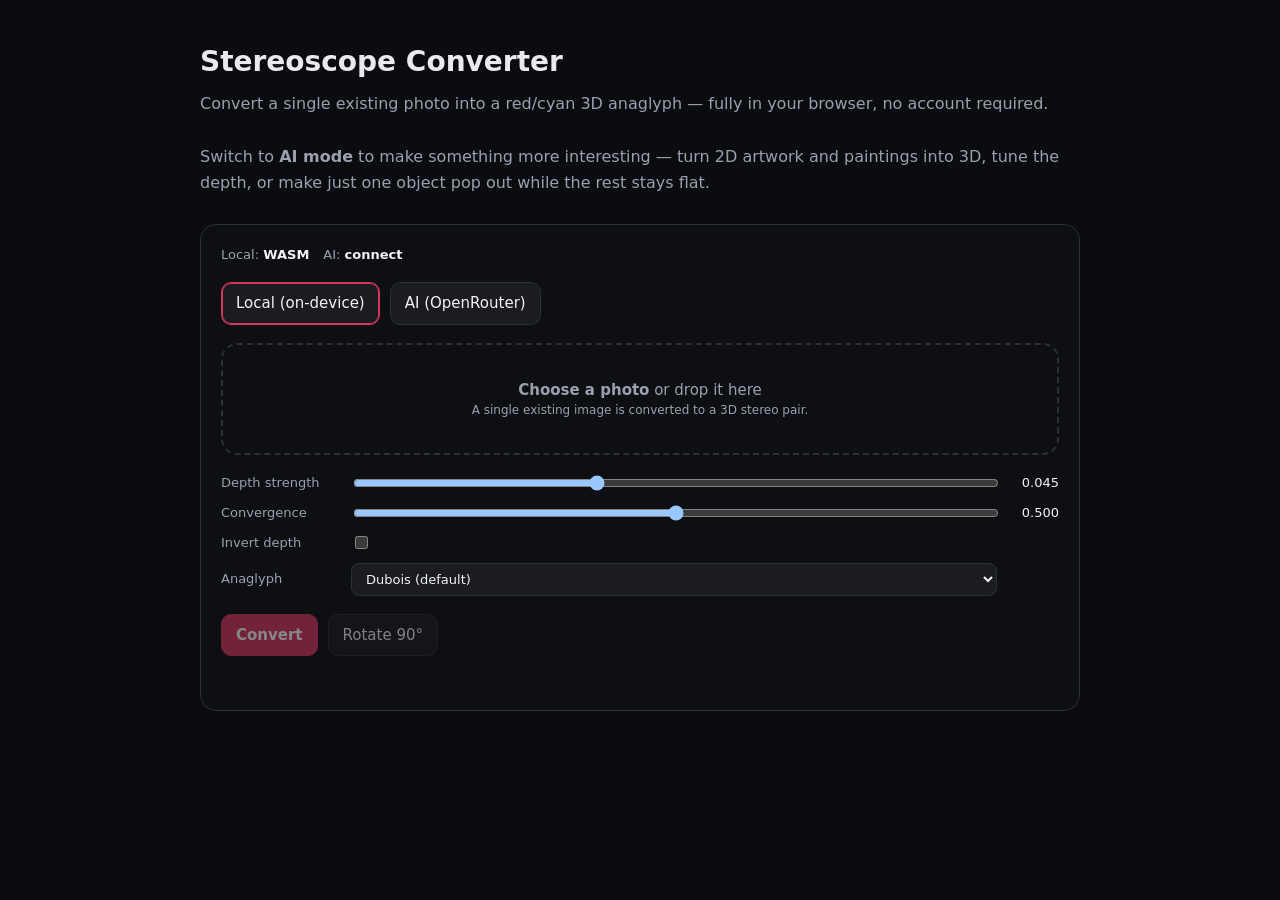
==== index.html @ c2b18799 "Add landing paragraph describing AI mode Mention that AI mode can make more interesting results — e." ====
<!doctype html>
<html lang="en">
<head>
  <meta charset="utf-8" />
  <meta name="viewport" content="width=device-width, initial-scale=1" />
  <title>Stereoscope Converter</title>
  <meta name="description" content="Turn a single photo into a red/cyan 3D anaglyph — entirely in your browser." />
  <style>
    /* Landing layer only. It sizes/positions the host and sets the CSS custom
       properties the converter reads (§0). It never touches /converter/**. */
    :root { color-scheme: dark; }
    body {
      margin: 0;
      background: #0b0c10;
      color: #e8eaed;
      font: 16px/1.6 system-ui, -apple-system, Segoe UI, Roboto, sans-serif;
    }
    .page { max-width: 880px; margin: 0 auto; padding: 40px 20px 80px; }
    header h1 { font-size: 28px; margin: 0 0 6px; }
    header p { color: #9aa0ad; margin: 0 0 28px; }

    /* Theming the converter purely from the outside. */
    #converter {
      --accent: #d6365f;
      --radius: 16px;
      display: block;
    }
    a { color: #d6365f; }
  </style>
</head>
<body>
  <div class="page">
    <header>
      <h1>Stereoscope Converter</h1>
      <p>
        Convert a single existing photo into a red/cyan 3D anaglyph — fully in
        your browser, no account required.
      </p>
      <p>
        Switch to <b>AI mode</b> to make something more interesting — turn 2D
        artwork and paintings into 3D, tune the depth, or make just one object
        pop out while the rest stays flat.
      </p>
    </header>

    <!-- Host element. The converter mounts and styles itself inside. -->
    <div id="converter"></div>
  </div>

  <script type="module">
    import { StereoConverter } from './converter/index.js';

    const host = document.getElementById('converter');
    const converter = new StereoConverter(host, {
      defaultEngine: 'local',
      // callbackUrl defaults to this page's URL (the GitHub Pages HTTPS URL).
    });

    converter.ready().then(() => {
      console.log('Converter ready:', converter.getCapabilities());
    });
  </script>
</body>
</html>
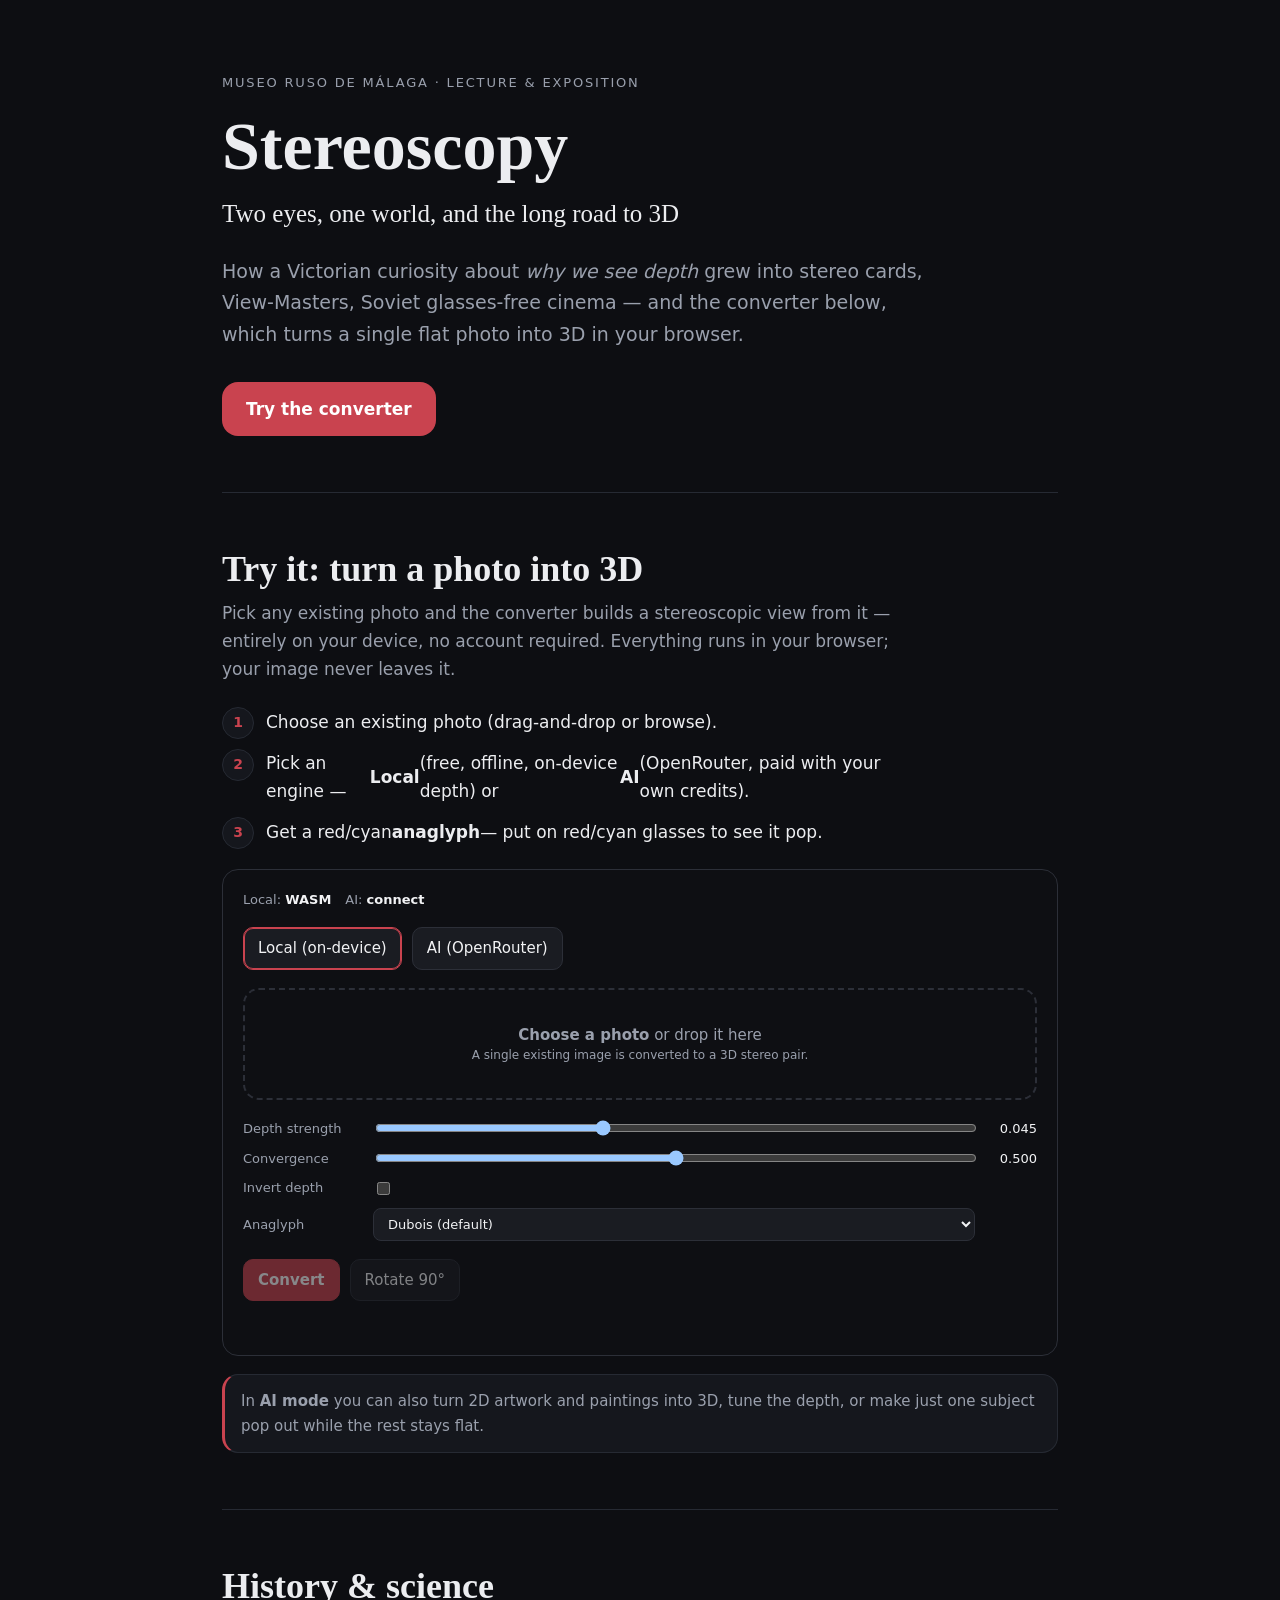
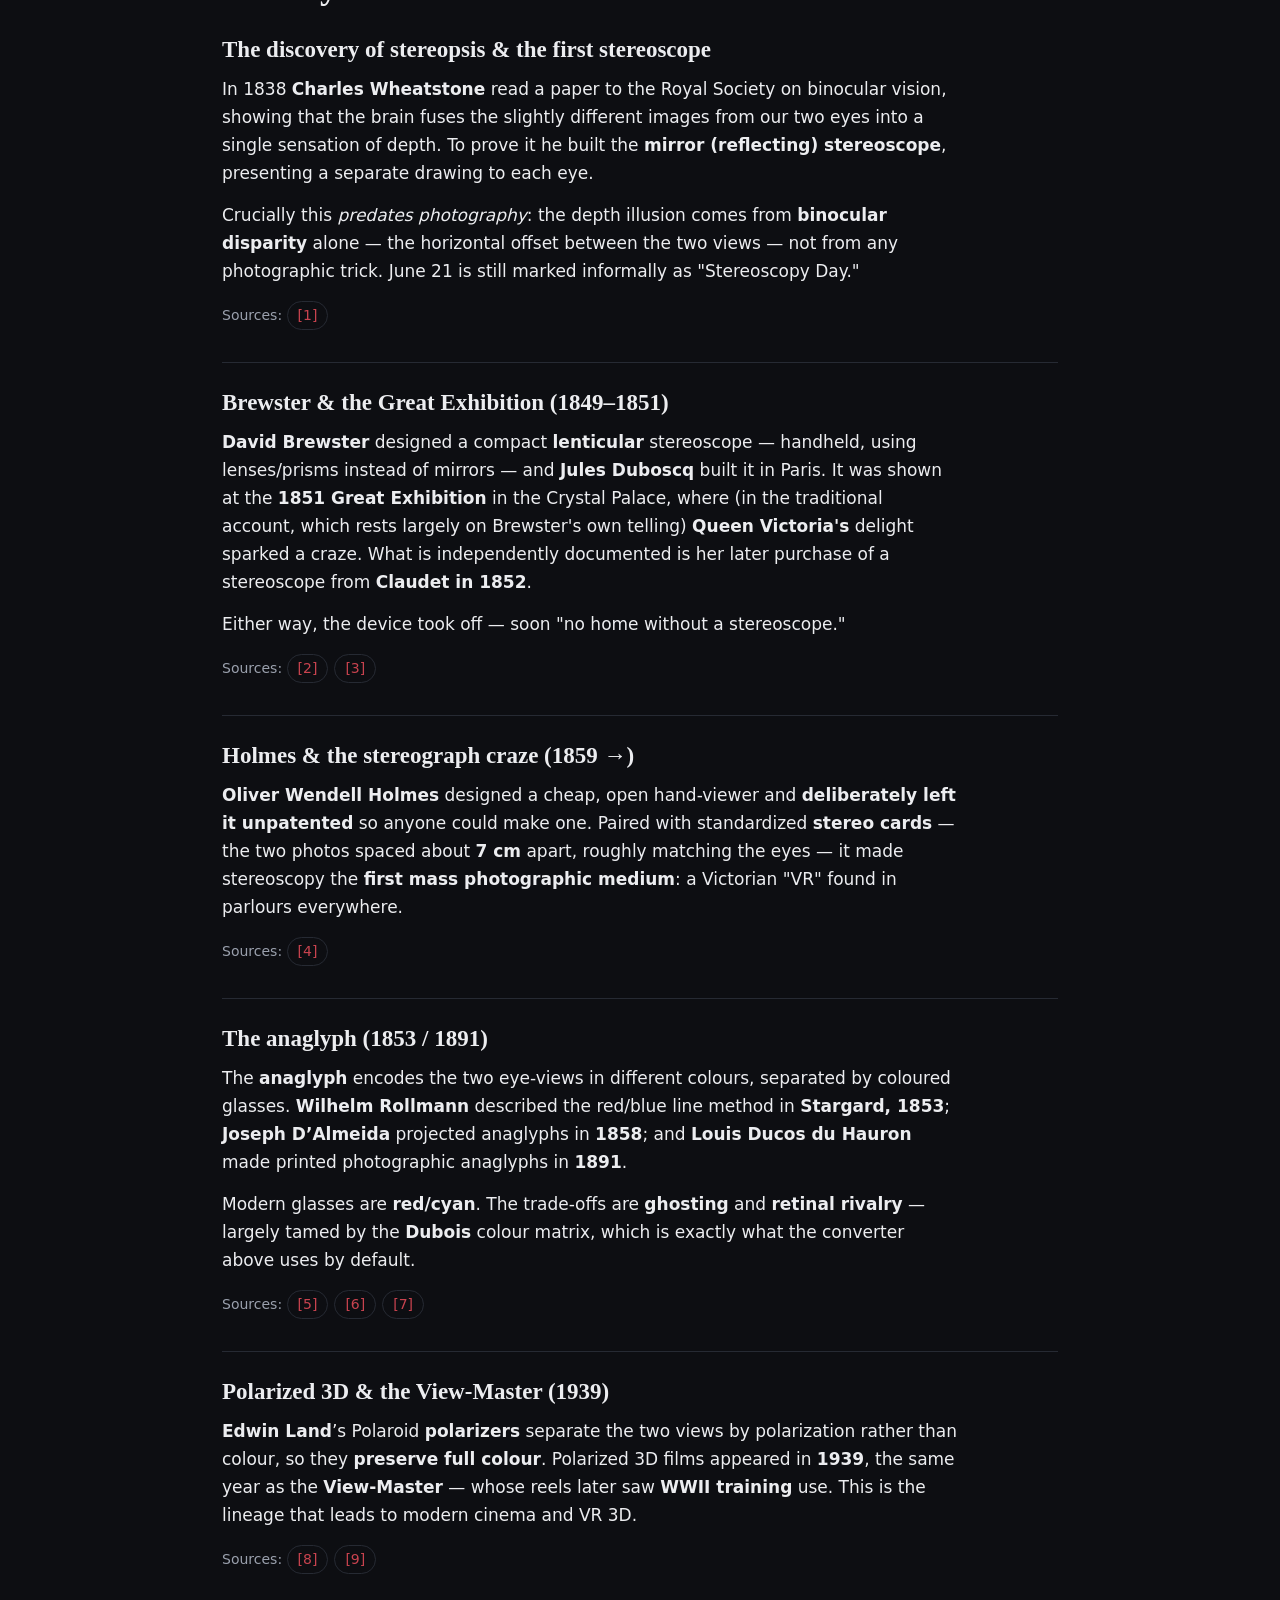
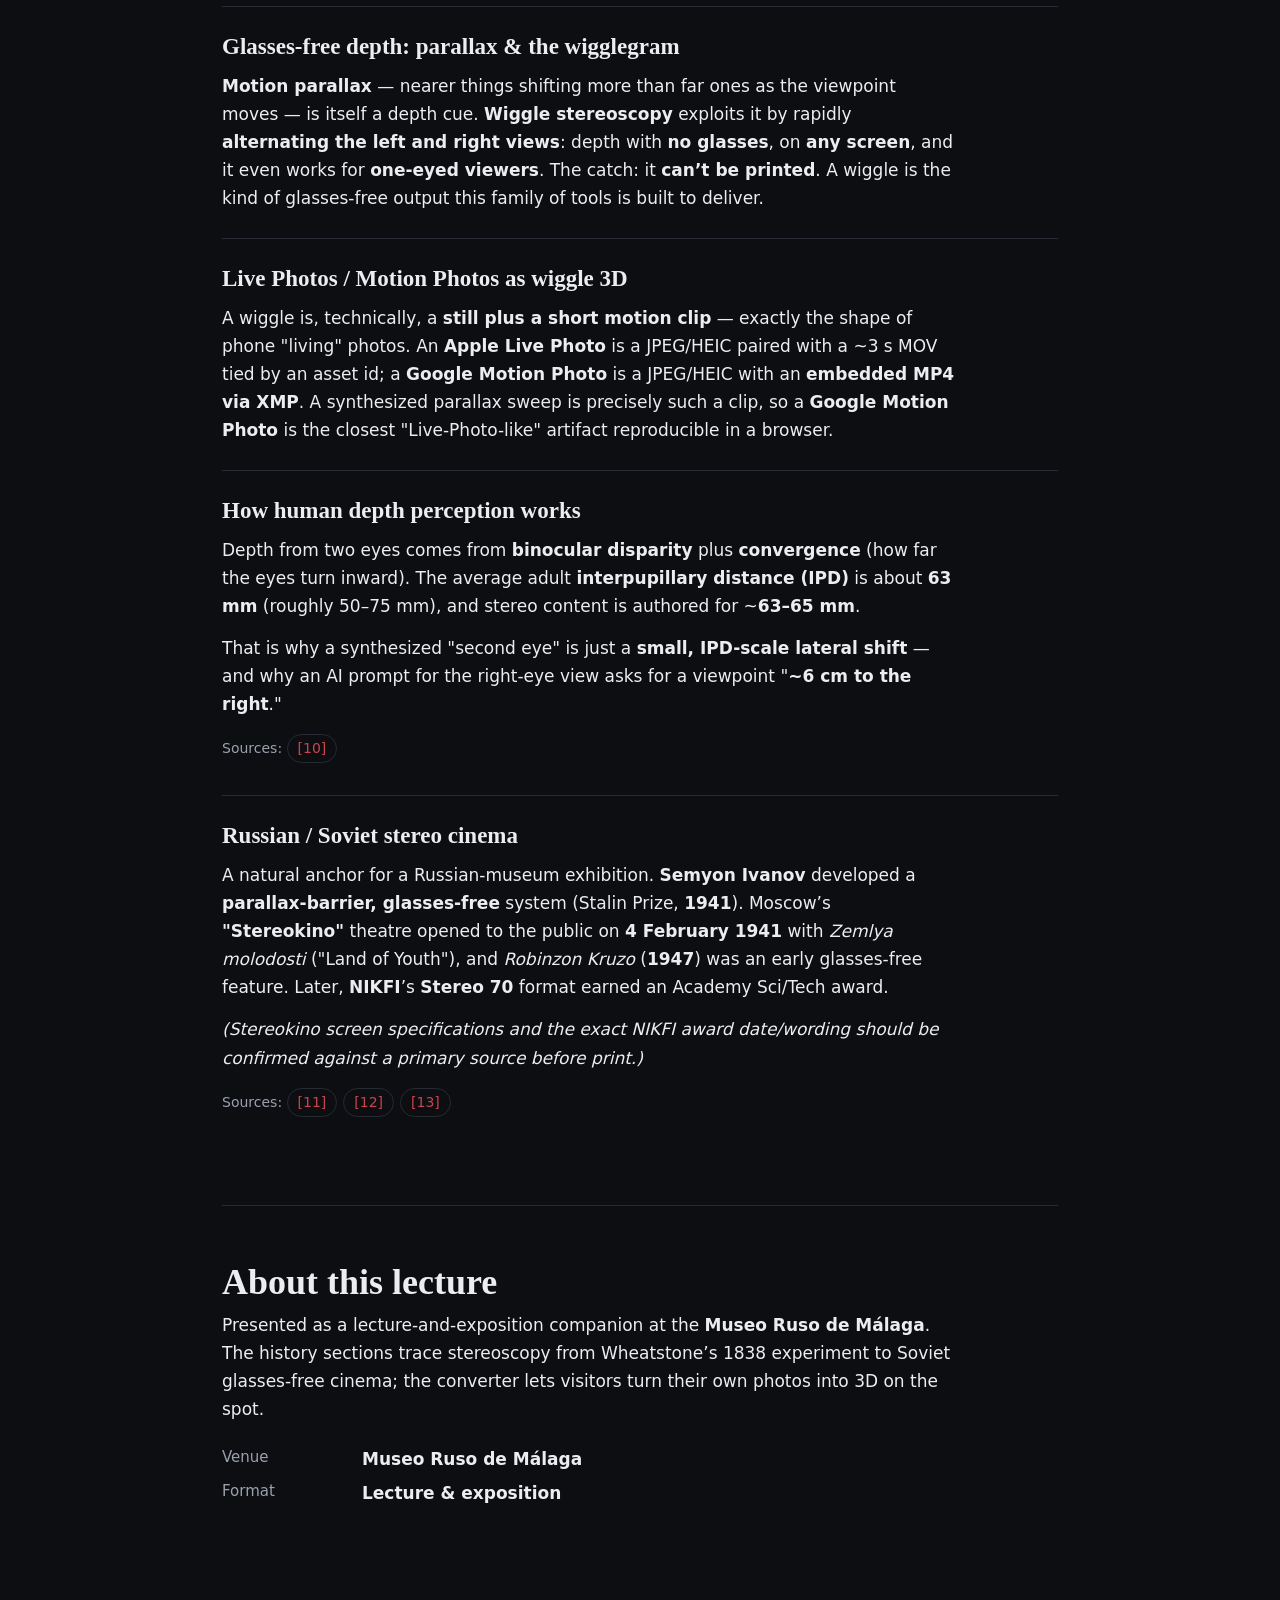
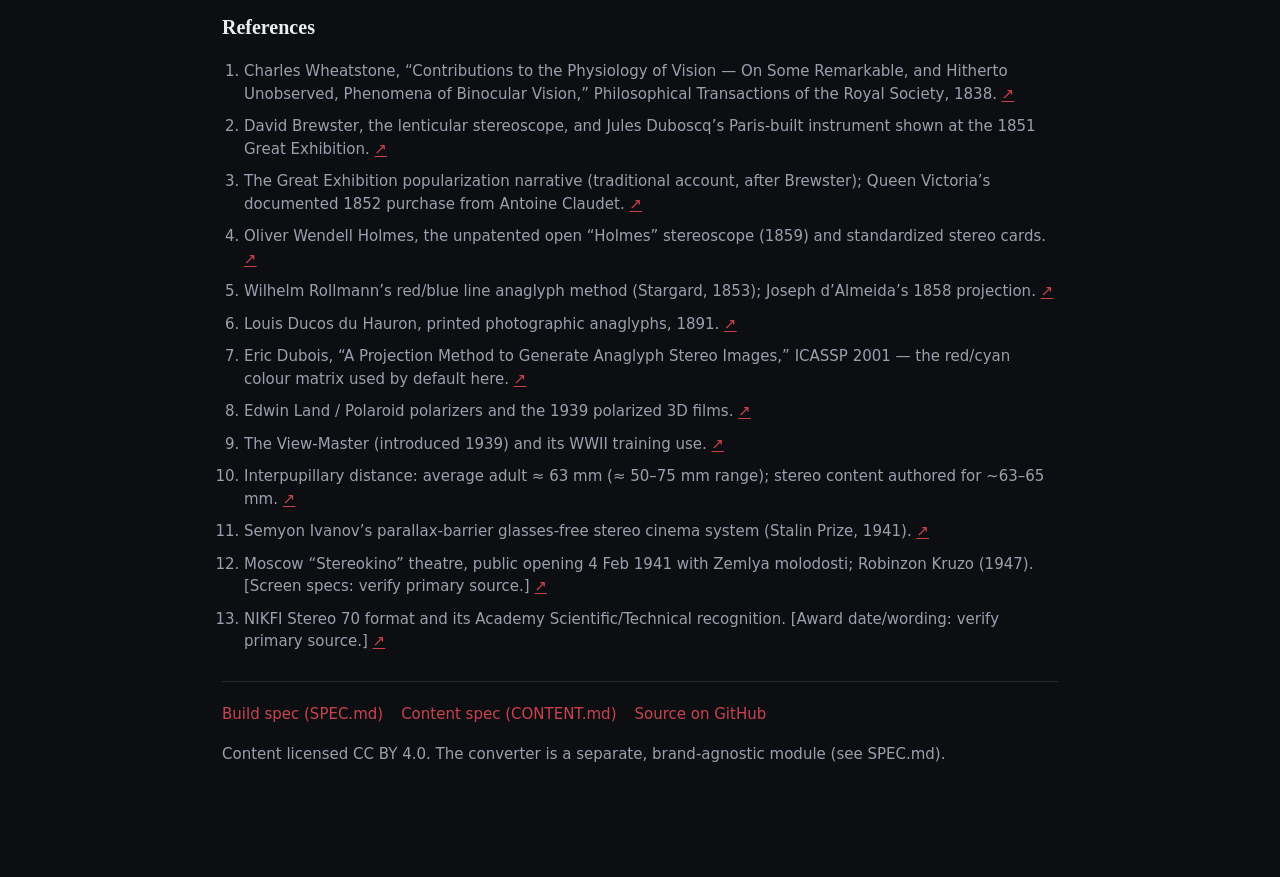
==== commit 25e7af9d: "Implement content-driven landing page (CONTENT.md) Build the lecture/exposition landing page specifi" ====
--- a/index.html
+++ b/index.html
@@ -3,62 +3,29 @@
 <head>
   <meta charset="utf-8" />
   <meta name="viewport" content="width=device-width, initial-scale=1" />
-  <title>Stereoscope Converter</title>
-  <meta name="description" content="Turn a single photo into a red/cyan 3D anaglyph — entirely in your browser." />
-  <style>
-    /* Landing layer only. It sizes/positions the host and sets the CSS custom
-       properties the converter reads (§0). It never touches /converter/**. */
-    :root { color-scheme: dark; }
-    body {
-      margin: 0;
-      background: #0b0c10;
-      color: #e8eaed;
-      font: 16px/1.6 system-ui, -apple-system, Segoe UI, Roboto, sans-serif;
-    }
-    .page { max-width: 880px; margin: 0 auto; padding: 40px 20px 80px; }
-    header h1 { font-size: 28px; margin: 0 0 6px; }
-    header p { color: #9aa0ad; margin: 0 0 28px; }
+  <title>Stereoscopy — Museo Ruso de Málaga</title>
+  <meta name="description" content="The history and science of stereoscopy — and a converter that turns a single photo into a red/cyan 3D anaglyph, entirely in your browser." />
 
-    /* Theming the converter purely from the outside. */
-    #converter {
-      --accent: #d6365f;
-      --radius: 16px;
-      display: block;
-    }
-    a { color: #d6365f; }
-  </style>
+  <!-- Theming is CSS-only (CONTENT.md §5): the per-exhibition theme file sets
+       design tokens at :root; landing.css consumes them. Swapping exhibitions =
+       swapping the theme file (see content.js `theme`). The converter is tinted
+       only through --accent / --radius and is never edited (CONTENT.md §2). -->
+  <link rel="stylesheet" href="theme-museo-ruso.css" />
+  <link rel="stylesheet" href="landing.css" />
 </head>
 <body>
-  <div class="page">
-    <header>
-      <h1>Stereoscope Converter</h1>
-      <p>
-        Convert a single existing photo into a red/cyan 3D anaglyph — fully in
-        your browser, no account required.
-      </p>
-      <p>
-        Switch to <b>AI mode</b> to make something more interesting — turn 2D
-        artwork and paintings into 3D, tune the depth, or make just one object
-        pop out while the rest stays flat.
-      </p>
-    </header>
+  <a class="skip-link" href="#converter-section">Skip to the converter</a>
 
-    <!-- Host element. The converter mounts and styles itself inside. -->
-    <div id="converter"></div>
-  </div>
+  <!-- The renderer (landing.js) builds the whole page from content.js into this
+       container, then mounts the converter through its public API. -->
+  <main class="page" id="page"></main>
 
-  <script type="module">
-    import { StereoConverter } from './converter/index.js';
+  <script type="module" src="landing.js"></script>
 
-    const host = document.getElementById('converter');
-    const converter = new StereoConverter(host, {
-      defaultEngine: 'local',
-      // callbackUrl defaults to this page's URL (the GitHub Pages HTTPS URL).
-    });
-
-    converter.ready().then(() => {
-      console.log('Converter ready:', converter.getCapabilities());
-    });
-  </script>
+  <noscript>
+    <p style="max-width:680px;margin:40px auto;padding:0 22px;font-family:system-ui">
+      This page — including the photo-to-3D converter — needs JavaScript enabled.
+    </p>
+  </noscript>
 </body>
 </html>
--- a/theme-museo-ruso.css
+++ b/theme-museo-ruso.css
@@ -0,0 +1,37 @@
+/* Museo Ruso default theme (CONTENT.md §5).
+ *
+ * Theming is CSS-only: design tokens at :root, one file per exhibition. Swapping
+ * exhibitions = swapping this file for another theme-<name>.css (CONTENT.md §6).
+ *
+ * Restrained, exhibition-appropriate, with legible long-form typography for the
+ * history sections. The converter stays visually integrated yet functionally
+ * independent: only --accent and --radius are forwarded to its host — the sole
+ * styling coupling permitted (CONTENT.md §5). The converter keeps its own
+ * (dark) internal palette; the page matches it so the card reads as integrated.
+ */
+
+:root {
+  /* Brand / accent. */
+  --accent: #c9434f;          /* restrained museum red */
+  --accent-contrast: #ffffff; /* text on accent */
+
+  /* Surface palette (dark, gallery-like). */
+  --bg: #0d0e12;
+  --bg-elev: #15171d;
+  --fg: #ecedf0;
+  --muted: #9aa0ad;
+  --border: #262a33;
+
+  /* Shape. */
+  --radius: 16px;
+
+  /* Typography. */
+  --font-display: "Georgia", "Iowan Old Style", "Times New Roman", serif;
+  --font-body: system-ui, -apple-system, "Segoe UI", Roboto, Helvetica, Arial,
+    sans-serif;
+
+  /* Layout. */
+  --max-width: 880px;
+
+  color-scheme: dark;
+}
--- a/landing.css
+++ b/landing.css
@@ -0,0 +1,239 @@
+/* Landing-page layout (CONTENT.md §3). Page-level structure only — it consumes
+ * the theme tokens (theme-<name>.css) and never styles converter internals.
+ *
+ * The converter renders inside its own Shadow DOM, so these global rules do not
+ * leak into it (CONTENT.md §2). We forward only --accent and --radius to the
+ * converter host (#converter), the sole styling coupling permitted (§5).
+ */
+
+* { box-sizing: border-box; }
+
+html { scroll-behavior: smooth; }
+
+body {
+  margin: 0;
+  background: var(--bg);
+  color: var(--fg);
+  font-family: var(--font-body);
+  font-size: 17px;
+  line-height: 1.65;
+  -webkit-font-smoothing: antialiased;
+  text-rendering: optimizeLegibility;
+}
+
+.page {
+  max-width: var(--max-width);
+  margin: 0 auto;
+  padding: 0 22px 96px;
+}
+
+a {
+  color: var(--accent);
+  text-underline-offset: 2px;
+}
+
+/* Skip link for keyboard users (CONTENT.md §5 — keyboard-navigable). */
+.skip-link {
+  position: absolute;
+  left: -9999px;
+  top: 0;
+  background: var(--accent);
+  color: var(--accent-contrast);
+  padding: 10px 16px;
+  border-radius: 0 0 var(--radius) 0;
+  z-index: 10;
+}
+.skip-link:focus { left: 0; }
+
+/* ---- Hero (§3.1) -------------------------------------------------------- */
+
+.hero {
+  padding: 72px 0 56px;
+  border-bottom: 1px solid var(--border);
+}
+.hero .eyebrow {
+  text-transform: uppercase;
+  letter-spacing: 0.14em;
+  font-size: 13px;
+  color: var(--muted);
+  margin: 0 0 18px;
+}
+.hero h1 {
+  font-family: var(--font-display);
+  font-weight: 700;
+  font-size: clamp(40px, 8vw, 68px);
+  line-height: 1.05;
+  margin: 0;
+}
+.hero .subtitle {
+  font-family: var(--font-display);
+  font-size: clamp(19px, 3.2vw, 25px);
+  color: var(--fg);
+  margin: 10px 0 0;
+}
+.hero .hook {
+  max-width: 60ch;
+  color: var(--muted);
+  font-size: 19px;
+  margin: 22px 0 32px;
+}
+
+.cta {
+  display: inline-block;
+  background: var(--accent);
+  color: var(--accent-contrast);
+  font-weight: 600;
+  text-decoration: none;
+  padding: 13px 24px;
+  border-radius: var(--radius);
+  transition: filter 0.15s ease, transform 0.15s ease;
+}
+.cta:hover { filter: brightness(1.08); }
+.cta:active { transform: translateY(1px); }
+.cta:focus-visible { outline: 2px solid var(--fg); outline-offset: 3px; }
+
+/* ---- Generic section --------------------------------------------------- */
+
+section { padding: 56px 0; border-bottom: 1px solid var(--border); }
+section:last-of-type { border-bottom: 0; }
+
+section > h2 {
+  font-family: var(--font-display);
+  font-size: clamp(26px, 4.5vw, 36px);
+  line-height: 1.15;
+  margin: 0 0 8px;
+}
+.section-intro { color: var(--muted); max-width: 62ch; margin: 0 0 24px; }
+
+/* ---- Converter section (§3.2) ------------------------------------------ */
+
+.steps {
+  margin: 0 0 22px;
+  padding: 0;
+  list-style: none;
+  counter-reset: step;
+  display: grid;
+  gap: 12px;
+  max-width: 62ch;
+}
+.steps li {
+  counter-increment: step;
+  position: relative;
+  padding-left: 44px;
+  min-height: 30px;
+  display: flex;
+  align-items: center;
+}
+.steps li::before {
+  content: counter(step);
+  position: absolute;
+  left: 0;
+  top: 0;
+  width: 30px;
+  height: 30px;
+  border-radius: 50%;
+  background: var(--bg-elev);
+  border: 1px solid var(--border);
+  color: var(--accent);
+  font-weight: 700;
+  display: grid;
+  place-items: center;
+  font-size: 14px;
+}
+
+/* The converter host. Only --accent and --radius are forwarded (CONTENT.md §5).
+ * Those inherit from :root automatically. The converter ALSO happens to read
+ * --bg/--surface/--text/--muted/--border (its own optional tokens), and our
+ * page tokens share some of those names — so we reset them to `initial` here.
+ * That makes the converter fall back to its own (dark) defaults, keeping the
+ * page↔converter coupling to exactly --accent and --radius. */
+#converter {
+  --bg: initial;
+  --surface: initial;
+  --text: initial;
+  --muted: initial;
+  --border: initial;
+  display: block;
+  margin-top: 8px;
+}
+
+.converter-note {
+  margin: 18px 0 0;
+  padding: 14px 16px;
+  background: var(--bg-elev);
+  border: 1px solid var(--border);
+  border-left: 3px solid var(--accent);
+  border-radius: var(--radius);
+  font-size: 15px;
+  color: var(--muted);
+}
+
+/* ---- History & science (§3.3 / §4) ------------------------------------- */
+
+.history > h2 { margin-bottom: 28px; }
+
+.history-entry { padding: 26px 0; border-top: 1px solid var(--border); }
+.history-entry:first-of-type { border-top: 0; padding-top: 0; }
+.history-entry h3 {
+  font-family: var(--font-display);
+  font-size: 23px;
+  line-height: 1.25;
+  margin: 0 0 10px;
+}
+.prose { max-width: 68ch; }
+.prose p { margin: 0 0 14px; }
+.prose p:last-child { margin-bottom: 0; }
+.prose em { font-style: italic; }
+.prose strong { font-weight: 700; color: var(--fg); }
+
+.entry-refs {
+  margin: 16px 0 0;
+  font-size: 14px;
+  color: var(--muted);
+}
+.entry-refs .ref-chip {
+  display: inline-block;
+  color: var(--accent);
+  text-decoration: none;
+  border: 1px solid var(--border);
+  border-radius: 999px;
+  padding: 2px 10px;
+  margin: 0 6px 6px 0;
+}
+.entry-refs .ref-chip:hover { border-color: var(--accent); }
+
+/* ---- About (§3.4) ------------------------------------------------------ */
+
+.credits {
+  margin: 22px 0 0;
+  padding: 0;
+  list-style: none;
+  display: grid;
+  gap: 6px;
+}
+.credits div { display: flex; gap: 10px; }
+.credits dt, .credits .k {
+  color: var(--muted);
+  min-width: 90px;
+  font-size: 15px;
+}
+.credits .v { font-weight: 600; }
+
+/* ---- Footer (§3.5) ----------------------------------------------------- */
+
+footer { padding: 48px 0 0; color: var(--muted); font-size: 15px; }
+footer h2 { font-family: var(--font-display); font-size: 20px; margin: 0 0 16px; color: var(--fg); }
+.references { margin: 0 0 28px; padding-left: 22px; display: grid; gap: 10px; }
+.references li { line-height: 1.5; }
+.references a { word-break: break-word; }
+.footer-meta { border-top: 1px solid var(--border); padding-top: 20px; }
+.footer-links { list-style: none; padding: 0; margin: 0 0 12px; display: flex; flex-wrap: wrap; gap: 18px; }
+.footer-links a { text-decoration: none; }
+.footer-links a:hover { text-decoration: underline; }
+
+/* ---- Accessibility: respect reduced motion (CONTENT.md §5) -------------- */
+
+@media (prefers-reduced-motion: reduce) {
+  html { scroll-behavior: auto; }
+  * { animation-duration: 0.001ms !important; transition-duration: 0.001ms !important; }
+}
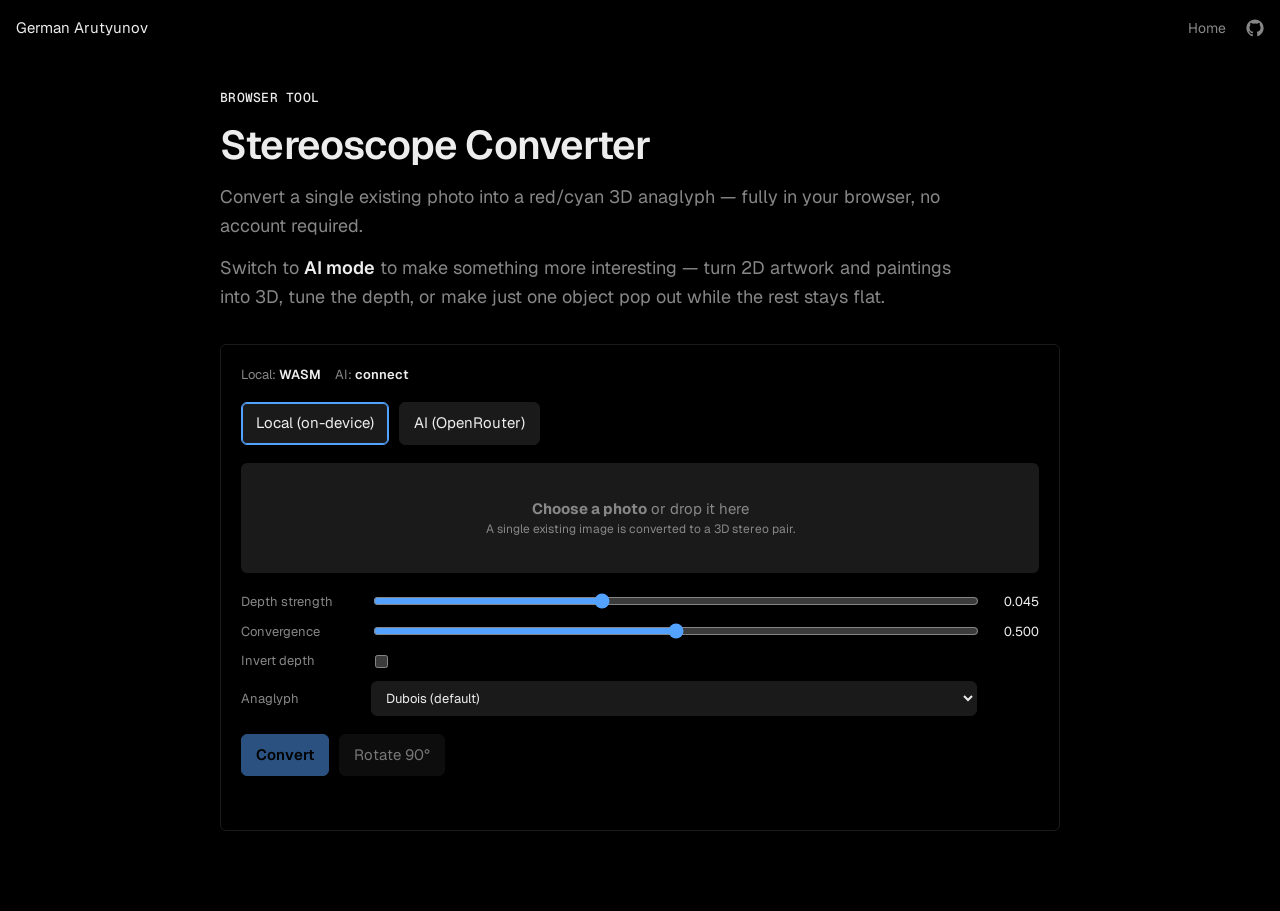
==== commit 4b5cf788: "Match garutyunov.com visual style Adopt the host site's "terminal on pure black" design system acros" ====
--- a/index.html
+++ b/index.html
@@ -3,29 +3,187 @@
 <head>
   <meta charset="utf-8" />
   <meta name="viewport" content="width=device-width, initial-scale=1" />
-  <title>Stereoscopy — Museo Ruso de Málaga</title>
-  <meta name="description" content="The history and science of stereoscopy — and a converter that turns a single photo into a red/cyan 3D anaglyph, entirely in your browser." />
+  <title>Stereoscope Converter</title>
+  <meta name="description" content="Turn a single photo into a red/cyan 3D anaglyph — entirely in your browser." />
 
-  <!-- Theming is CSS-only (CONTENT.md §5): the per-exhibition theme file sets
-       design tokens at :root; landing.css consumes them. Swapping exhibitions =
-       swapping the theme file (see content.js `theme`). The converter is tinted
-       only through --accent / --radius and is never edited (CONTENT.md §2). -->
-  <link rel="stylesheet" href="theme-museo-ruso.css" />
-  <link rel="stylesheet" href="landing.css" />
+  <!-- Fonts: same families as garutyunov.com (Geist / Geist Mono / Fira Mono). -->
+  <link rel="preconnect" href="https://fonts.googleapis.com" />
+  <link rel="preconnect" href="https://fonts.gstatic.com" crossorigin />
+  <link
+    href="https://fonts.googleapis.com/css2?family=Geist:wght@400;500;600;700&family=Geist+Mono:wght@400;500&family=Fira+Mono:wght@400;500;700&display=swap"
+    rel="stylesheet"
+  />
+
+  <style>
+    /* Landing layer only. It mirrors the garutyunov.com design tokens, sizes the
+       host, and sets the CSS custom properties the converter reads (§0). It
+       never touches /converter/**. */
+    :root {
+      color-scheme: dark;
+
+      /* skills.sh-aligned tokens — identical to garutyunov.com globals.css */
+      --background:    #000000;
+      --card:          #1a1a1a;
+      --card-hover:    #1f1f1f;
+      --foreground:    #ededed;
+      --muted:         #878787;
+      --dim:           #454545;
+      --border:        #1a1a1a;
+
+      --c-blue:   #54a2ff;
+      --c-green:  #00c758;
+      --c-amber:  #fcbb00;
+      --c-purple: #ac4bff;
+      --c-red:    #ff6568;
+
+      --font-sans: "Geist", ui-sans-serif, system-ui, -apple-system, "Segoe UI", Roboto, sans-serif;
+      --font-mono: "Geist Mono", "Fira Mono", ui-monospace, SFMono-Regular, Menlo, monospace;
+    }
+
+    * { box-sizing: border-box; }
+
+    html { background-color: var(--background); color: var(--foreground); }
+
+    body {
+      margin: 0;
+      min-height: 100%;
+      background: var(--background);
+      color: var(--foreground);
+      font: 16px/1.6 var(--font-sans);
+      -webkit-font-smoothing: antialiased;
+      -moz-osx-font-smoothing: grayscale;
+    }
+
+    /* Sticky header — matches garutyunov.com layout. */
+    .site-header {
+      position: sticky;
+      top: 0;
+      z-index: 50;
+      display: flex;
+      align-items: center;
+      justify-content: space-between;
+      gap: 16px;
+      height: 56px;
+      padding: 0 16px;
+      background: var(--background);
+    }
+    .brand {
+      font-size: 15px;
+      color: var(--foreground);
+      text-decoration: none;
+      transition: color .15s;
+    }
+    .brand:hover { color: var(--muted); }
+    .site-nav { display: flex; align-items: center; gap: 20px; }
+    .site-nav a {
+      font-size: 14px;
+      color: var(--muted);
+      text-decoration: none;
+      display: inline-flex;
+      align-items: center;
+      transition: color .15s;
+    }
+    .site-nav a:hover { color: var(--foreground); }
+    .site-nav svg { width: 18px; height: 18px; display: block; }
+
+    /* Page content. */
+    .page { max-width: 880px; margin: 0 auto; padding: 32px 20px 80px; }
+
+    .eyebrow {
+      font-family: var(--font-mono);
+      font-size: 13px;
+      font-weight: 500;
+      text-transform: uppercase;
+      letter-spacing: .02em;
+      color: var(--foreground);
+      margin: 0 0 14px;
+    }
+    header h1 {
+      font-size: clamp(28px, 5vw, 40px);
+      line-height: 1.1;
+      letter-spacing: -0.02em;
+      font-weight: 600;
+      margin: 0 0 16px;
+      color: var(--foreground);
+    }
+    header p {
+      color: var(--muted);
+      font-size: 18px;
+      line-height: 1.6;
+      margin: 0 0 14px;
+      max-width: 62ch;
+    }
+    header p:last-of-type { margin-bottom: 32px; }
+    header b { color: var(--foreground); font-weight: 600; }
+
+    a { color: var(--c-blue); }
+
+    /* Theming the converter purely from the outside (§0). */
+    #converter {
+      --accent: var(--c-blue);
+      --radius: 6px;
+      --bg: var(--background);
+      --surface: var(--card);
+      --surface-hover: var(--card-hover);
+      --text: var(--foreground);
+      --muted: #878787;
+      --border: var(--card);
+      --green: var(--c-green);
+      --red: var(--c-red);
+      display: block;
+    }
+  </style>
 </head>
 <body>
-  <a class="skip-link" href="#converter-section">Skip to the converter</a>
+  <header class="site-header">
+    <a class="brand" href="https://garutyunov.com">German Arutyunov</a>
+    <nav class="site-nav">
+      <a href="https://garutyunov.com">Home</a>
+      <a
+        href="https://github.com/gaarutyunov/photostereo"
+        target="_blank"
+        rel="noreferrer noopener"
+        aria-label="GitHub"
+        title="GitHub"
+      >
+        <svg viewBox="0 0 24 24" fill="currentColor" aria-hidden="true">
+          <path d="M12 .5C5.65.5.5 5.65.5 12c0 5.08 3.29 9.39 7.86 10.91.58.11.79-.25.79-.56 0-.28-.01-1.02-.02-2-3.2.7-3.87-1.54-3.87-1.54-.52-1.32-1.27-1.67-1.27-1.67-1.04-.71.08-.7.08-.7 1.15.08 1.76 1.18 1.76 1.18 1.02 1.75 2.69 1.25 3.35.95.1-.74.4-1.25.73-1.54-2.55-.29-5.24-1.28-5.24-5.69 0-1.26.45-2.29 1.18-3.1-.12-.29-.51-1.46.11-3.05 0 0 .97-.31 3.18 1.18a11.05 11.05 0 0 1 5.79 0c2.21-1.49 3.18-1.18 3.18-1.18.62 1.59.23 2.76.11 3.05.74.81 1.18 1.84 1.18 3.1 0 4.42-2.69 5.39-5.25 5.68.41.35.78 1.05.78 2.12 0 1.53-.01 2.77-.01 3.15 0 .31.21.68.8.56C20.21 21.39 23.5 17.08 23.5 12 23.5 5.65 18.35.5 12 .5Z"/>
+        </svg>
+      </a>
+    </nav>
+  </header>
 
-  <!-- The renderer (landing.js) builds the whole page from content.js into this
-       container, then mounts the converter through its public API. -->
-  <main class="page" id="page"></main>
+  <div class="page">
+    <header>
+      <p class="eyebrow">Browser tool</p>
+      <h1>Stereoscope Converter</h1>
+      <p>
+        Convert a single existing photo into a red/cyan 3D anaglyph — fully in
+        your browser, no account required.
+      </p>
+      <p>
+        Switch to <b>AI mode</b> to make something more interesting — turn 2D
+        artwork and paintings into 3D, tune the depth, or make just one object
+        pop out while the rest stays flat.
+      </p>
+    </header>
 
-  <script type="module" src="landing.js"></script>
+    <!-- Host element. The converter mounts and styles itself inside. -->
+    <div id="converter"></div>
+  </div>
 
-  <noscript>
-    <p style="max-width:680px;margin:40px auto;padding:0 22px;font-family:system-ui">
-      This page — including the photo-to-3D converter — needs JavaScript enabled.
-    </p>
-  </noscript>
+  <script type="module">
+    import { StereoConverter } from './converter/index.js';
+
+    const host = document.getElementById('converter');
+    const converter = new StereoConverter(host, {
+      defaultEngine: 'local',
+      // callbackUrl defaults to this page's URL (the GitHub Pages HTTPS URL).
+    });
+
+    converter.ready().then(() => {
+      console.log('Converter ready:', converter.getCapabilities());
+    });
+  </script>
 </body>
 </html>
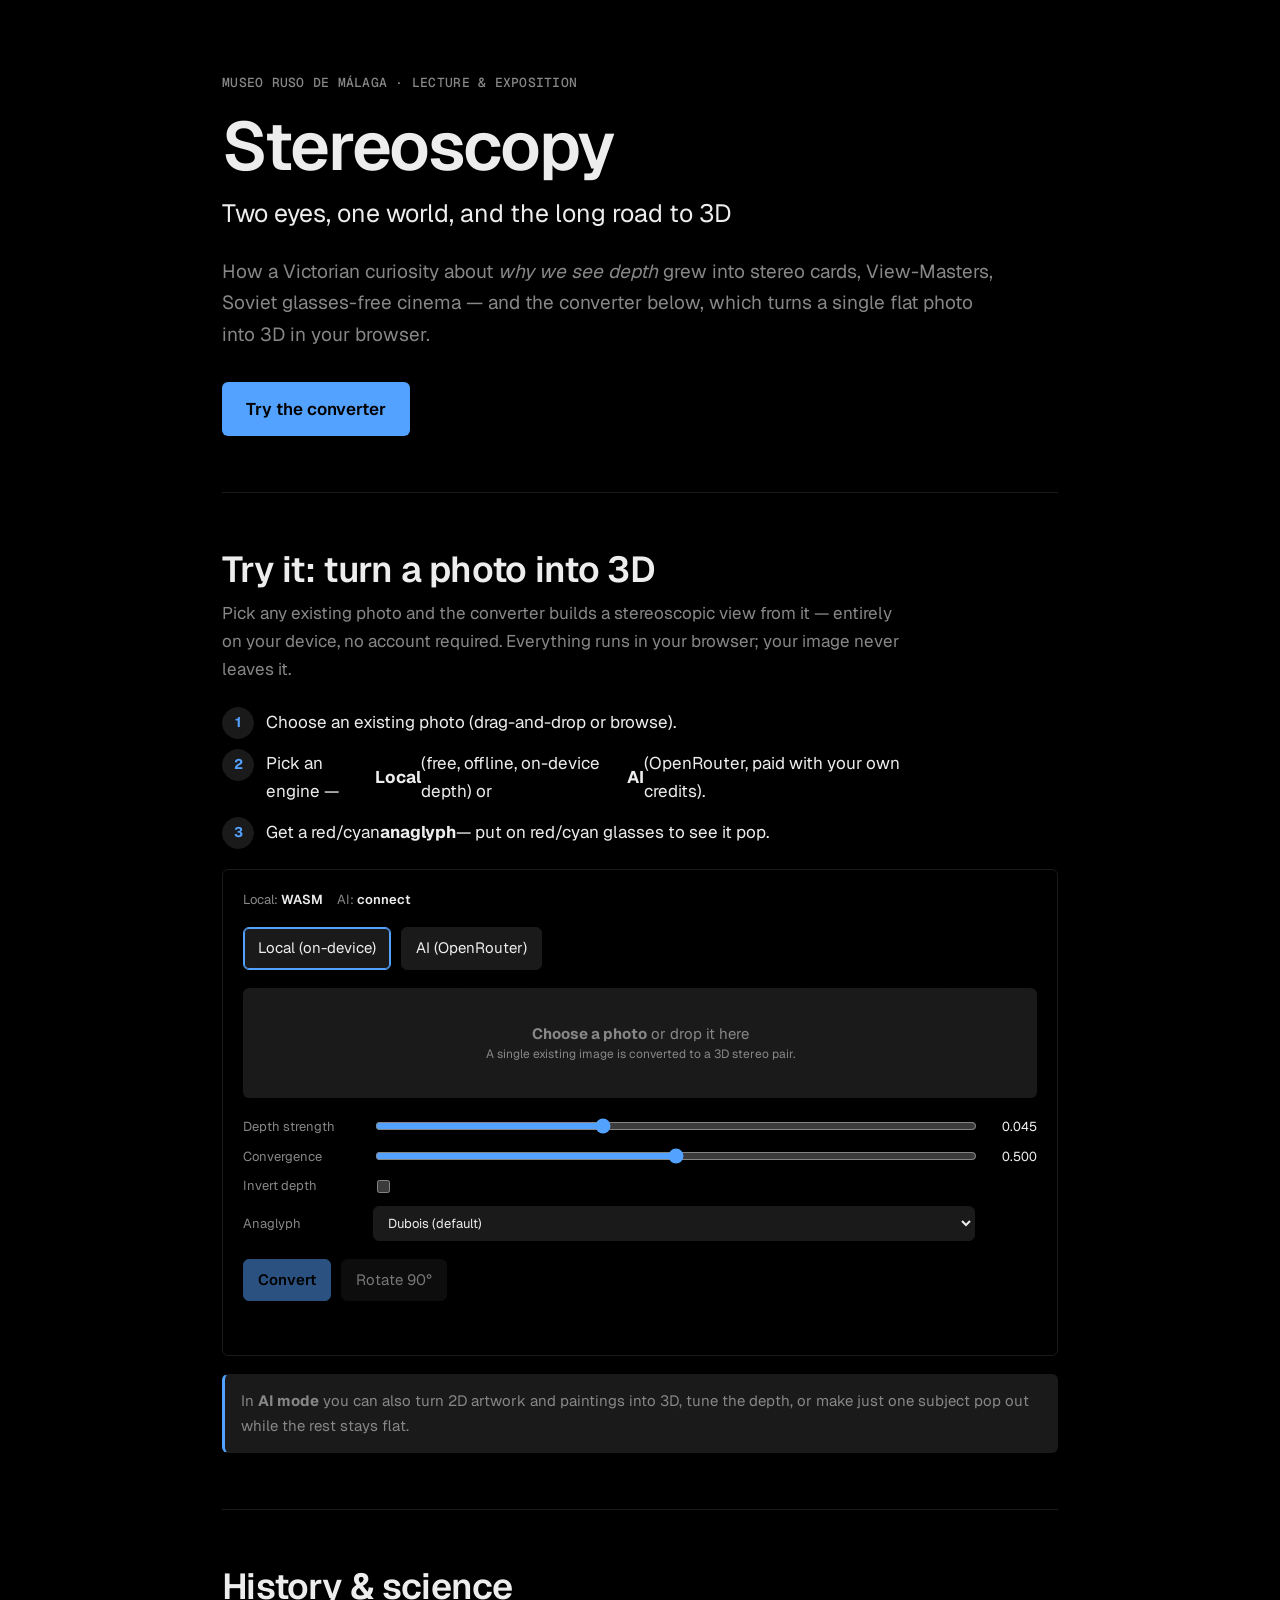
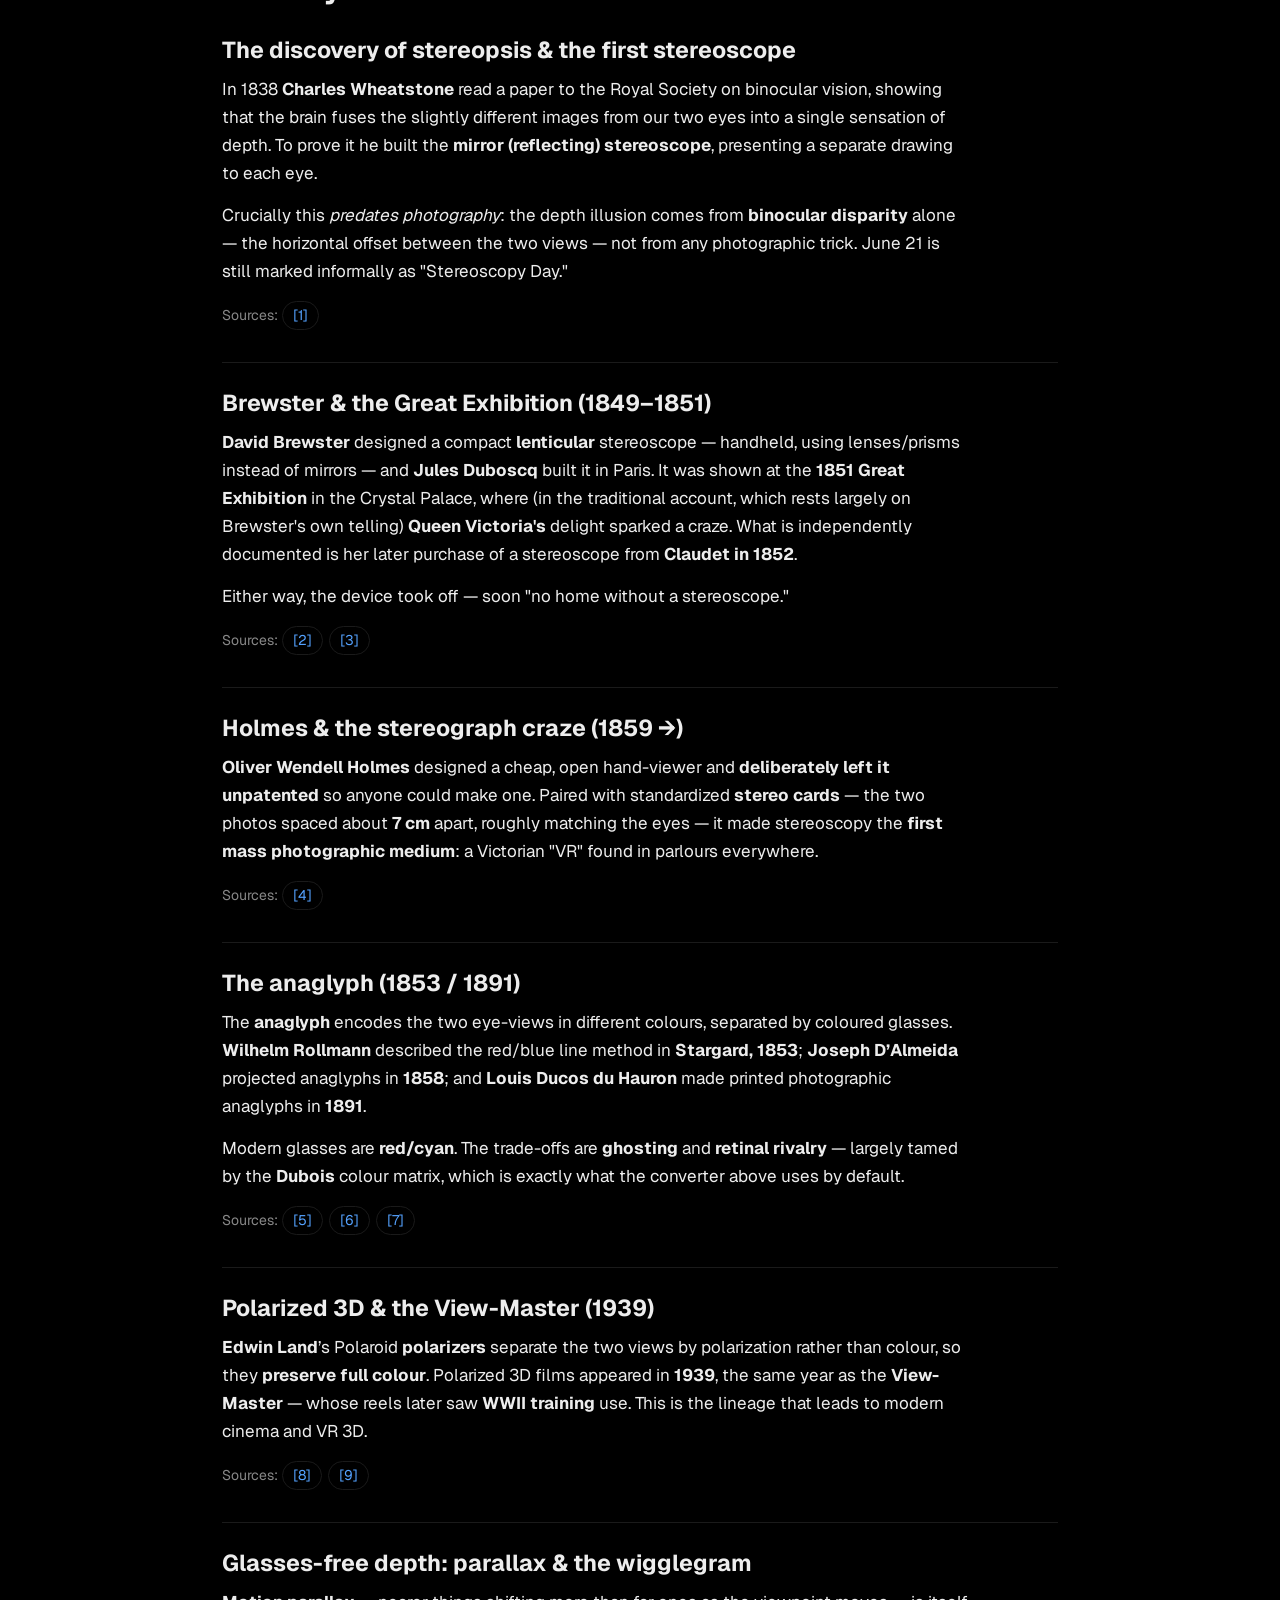
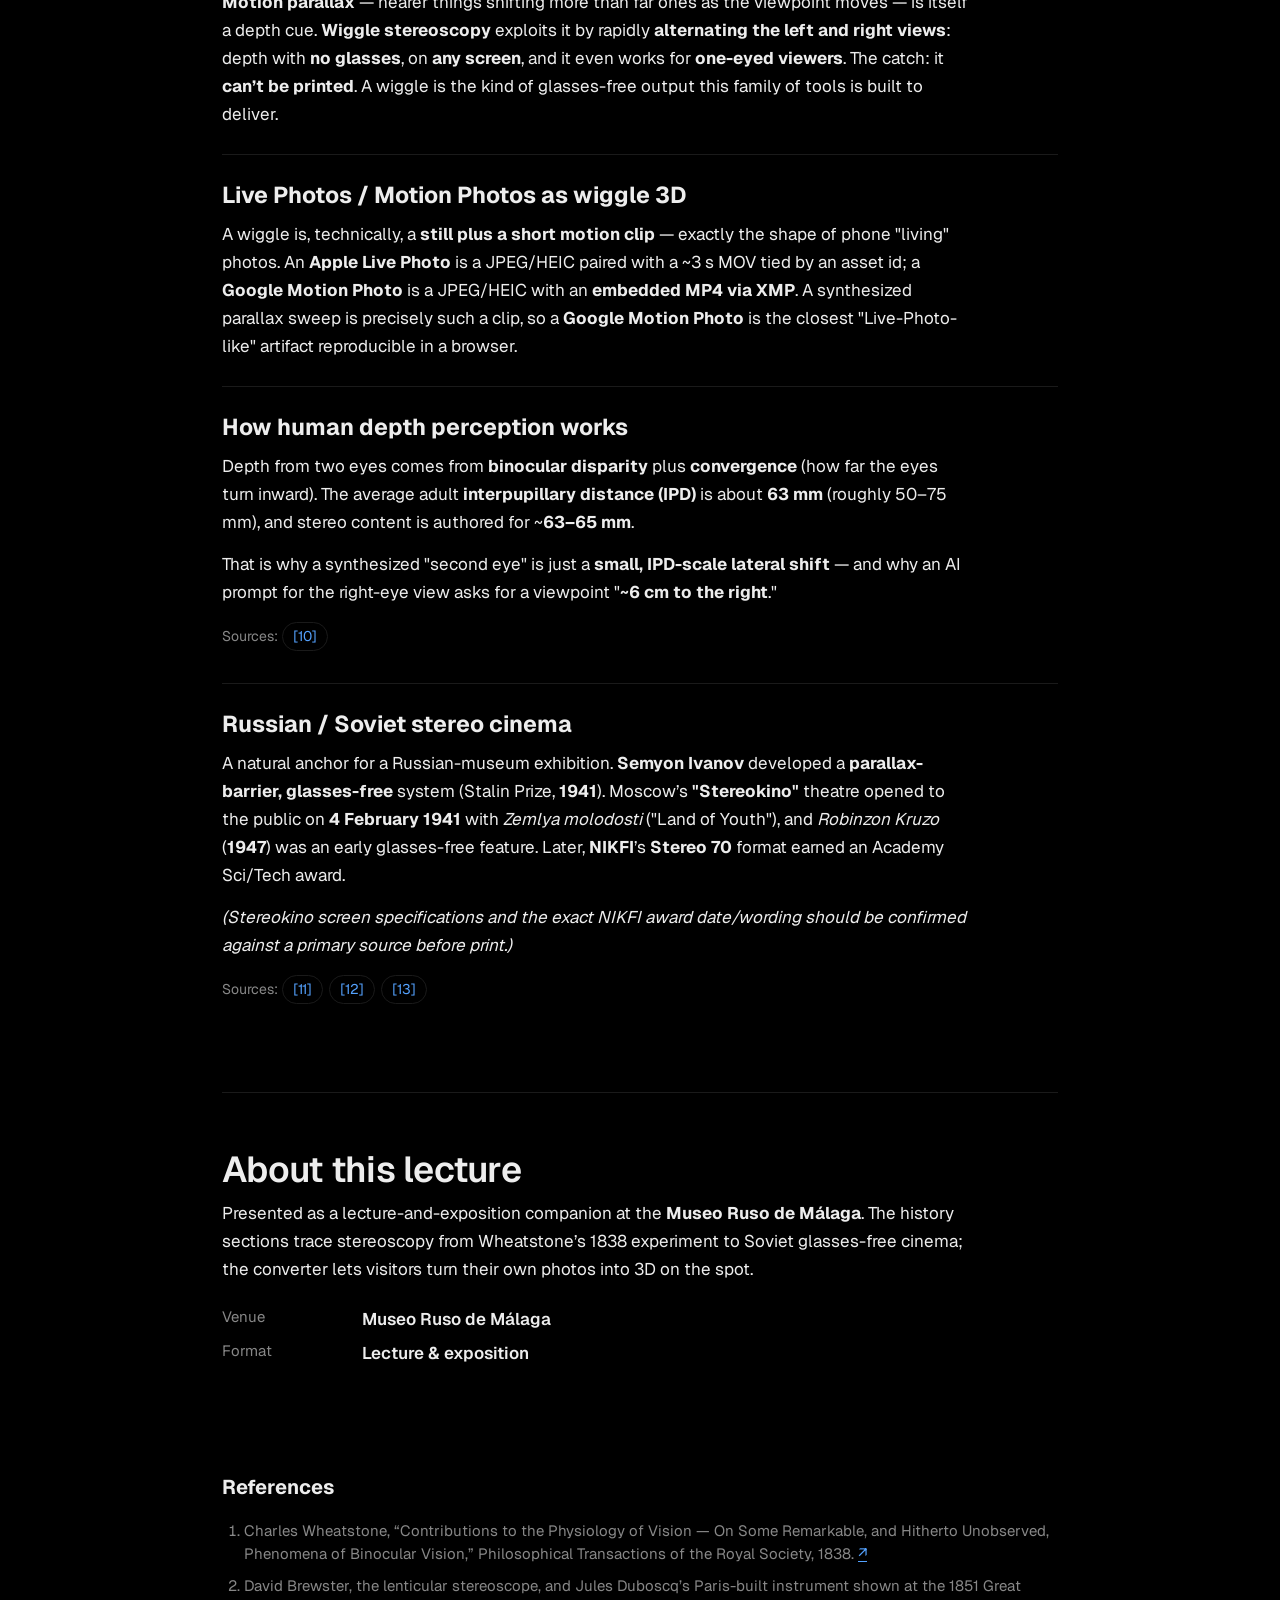
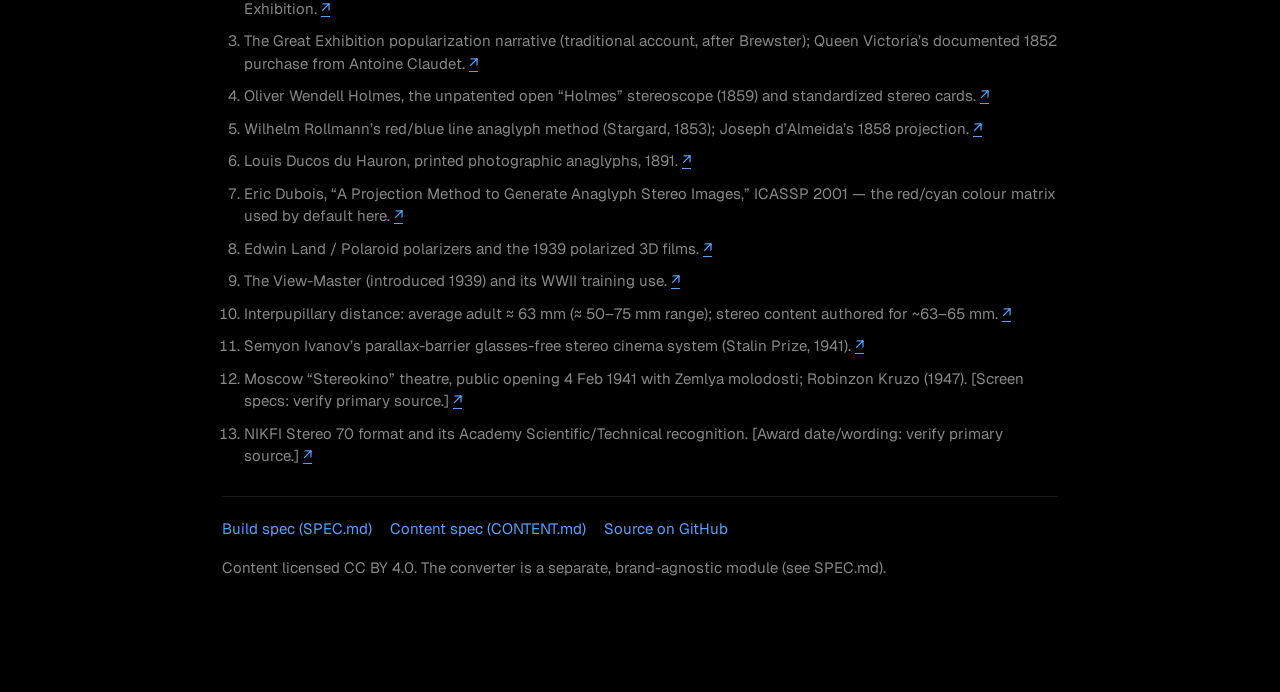
==== commit 9b5f5632: "Convert exhibition theme to garutyunov.com design system Replace the museum theme tokens with garuty" ====
--- a/index.html
+++ b/index.html
@@ -3,8 +3,8 @@
 <head>
   <meta charset="utf-8" />
   <meta name="viewport" content="width=device-width, initial-scale=1" />
-  <title>Stereoscope Converter</title>
-  <meta name="description" content="Turn a single photo into a red/cyan 3D anaglyph — entirely in your browser." />
+  <title>Stereoscopy — Museo Ruso de Málaga</title>
+  <meta name="description" content="The history and science of stereoscopy — and a converter that turns a single photo into a red/cyan 3D anaglyph, entirely in your browser." />
 
   <!-- Fonts: same families as garutyunov.com (Geist / Geist Mono / Fira Mono). -->
   <link rel="preconnect" href="https://fonts.googleapis.com" />
@@ -14,176 +14,26 @@
     rel="stylesheet"
   />
 
-  <style>
-    /* Landing layer only. It mirrors the garutyunov.com design tokens, sizes the
-       host, and sets the CSS custom properties the converter reads (§0). It
-       never touches /converter/**. */
-    :root {
-      color-scheme: dark;
-
-      /* skills.sh-aligned tokens — identical to garutyunov.com globals.css */
-      --background:    #000000;
-      --card:          #1a1a1a;
-      --card-hover:    #1f1f1f;
-      --foreground:    #ededed;
-      --muted:         #878787;
-      --dim:           #454545;
-      --border:        #1a1a1a;
-
-      --c-blue:   #54a2ff;
-      --c-green:  #00c758;
-      --c-amber:  #fcbb00;
-      --c-purple: #ac4bff;
-      --c-red:    #ff6568;
-
-      --font-sans: "Geist", ui-sans-serif, system-ui, -apple-system, "Segoe UI", Roboto, sans-serif;
-      --font-mono: "Geist Mono", "Fira Mono", ui-monospace, SFMono-Regular, Menlo, monospace;
-    }
-
-    * { box-sizing: border-box; }
-
-    html { background-color: var(--background); color: var(--foreground); }
-
-    body {
-      margin: 0;
-      min-height: 100%;
-      background: var(--background);
-      color: var(--foreground);
-      font: 16px/1.6 var(--font-sans);
-      -webkit-font-smoothing: antialiased;
-      -moz-osx-font-smoothing: grayscale;
-    }
-
-    /* Sticky header — matches garutyunov.com layout. */
-    .site-header {
-      position: sticky;
-      top: 0;
-      z-index: 50;
-      display: flex;
-      align-items: center;
-      justify-content: space-between;
-      gap: 16px;
-      height: 56px;
-      padding: 0 16px;
-      background: var(--background);
-    }
-    .brand {
-      font-size: 15px;
-      color: var(--foreground);
-      text-decoration: none;
-      transition: color .15s;
-    }
-    .brand:hover { color: var(--muted); }
-    .site-nav { display: flex; align-items: center; gap: 20px; }
-    .site-nav a {
-      font-size: 14px;
-      color: var(--muted);
-      text-decoration: none;
-      display: inline-flex;
-      align-items: center;
-      transition: color .15s;
-    }
-    .site-nav a:hover { color: var(--foreground); }
-    .site-nav svg { width: 18px; height: 18px; display: block; }
-
-    /* Page content. */
-    .page { max-width: 880px; margin: 0 auto; padding: 32px 20px 80px; }
-
-    .eyebrow {
-      font-family: var(--font-mono);
-      font-size: 13px;
-      font-weight: 500;
-      text-transform: uppercase;
-      letter-spacing: .02em;
-      color: var(--foreground);
-      margin: 0 0 14px;
-    }
-    header h1 {
-      font-size: clamp(28px, 5vw, 40px);
-      line-height: 1.1;
-      letter-spacing: -0.02em;
-      font-weight: 600;
-      margin: 0 0 16px;
-      color: var(--foreground);
-    }
-    header p {
-      color: var(--muted);
-      font-size: 18px;
-      line-height: 1.6;
-      margin: 0 0 14px;
-      max-width: 62ch;
-    }
-    header p:last-of-type { margin-bottom: 32px; }
-    header b { color: var(--foreground); font-weight: 600; }
-
-    a { color: var(--c-blue); }
-
-    /* Theming the converter purely from the outside (§0). */
-    #converter {
-      --accent: var(--c-blue);
-      --radius: 6px;
-      --bg: var(--background);
-      --surface: var(--card);
-      --surface-hover: var(--card-hover);
-      --text: var(--foreground);
-      --muted: #878787;
-      --border: var(--card);
-      --green: var(--c-green);
-      --red: var(--c-red);
-      display: block;
-    }
-  </style>
+  <!-- Theming is CSS-only (CONTENT.md §5): the per-exhibition theme file sets
+       design tokens at :root; landing.css consumes them. Swapping exhibitions =
+       swapping the theme file (see content.js `theme`). The converter is tinted
+       only through --accent / --radius and is never edited (CONTENT.md §2). -->
+  <link rel="stylesheet" href="theme-museo-ruso.css" />
+  <link rel="stylesheet" href="landing.css" />
 </head>
 <body>
-  <header class="site-header">
-    <a class="brand" href="https://garutyunov.com">German Arutyunov</a>
-    <nav class="site-nav">
-      <a href="https://garutyunov.com">Home</a>
-      <a
-        href="https://github.com/gaarutyunov/photostereo"
-        target="_blank"
-        rel="noreferrer noopener"
-        aria-label="GitHub"
-        title="GitHub"
-      >
-        <svg viewBox="0 0 24 24" fill="currentColor" aria-hidden="true">
-          <path d="M12 .5C5.65.5.5 5.65.5 12c0 5.08 3.29 9.39 7.86 10.91.58.11.79-.25.79-.56 0-.28-.01-1.02-.02-2-3.2.7-3.87-1.54-3.87-1.54-.52-1.32-1.27-1.67-1.27-1.67-1.04-.71.08-.7.08-.7 1.15.08 1.76 1.18 1.76 1.18 1.02 1.75 2.69 1.25 3.35.95.1-.74.4-1.25.73-1.54-2.55-.29-5.24-1.28-5.24-5.69 0-1.26.45-2.29 1.18-3.1-.12-.29-.51-1.46.11-3.05 0 0 .97-.31 3.18 1.18a11.05 11.05 0 0 1 5.79 0c2.21-1.49 3.18-1.18 3.18-1.18.62 1.59.23 2.76.11 3.05.74.81 1.18 1.84 1.18 3.1 0 4.42-2.69 5.39-5.25 5.68.41.35.78 1.05.78 2.12 0 1.53-.01 2.77-.01 3.15 0 .31.21.68.8.56C20.21 21.39 23.5 17.08 23.5 12 23.5 5.65 18.35.5 12 .5Z"/>
-        </svg>
-      </a>
-    </nav>
-  </header>
+  <a class="skip-link" href="#converter-section">Skip to the converter</a>
 
-  <div class="page">
-    <header>
-      <p class="eyebrow">Browser tool</p>
-      <h1>Stereoscope Converter</h1>
-      <p>
-        Convert a single existing photo into a red/cyan 3D anaglyph — fully in
-        your browser, no account required.
-      </p>
-      <p>
-        Switch to <b>AI mode</b> to make something more interesting — turn 2D
-        artwork and paintings into 3D, tune the depth, or make just one object
-        pop out while the rest stays flat.
-      </p>
-    </header>
+  <!-- The renderer (landing.js) builds the whole page from content.js into this
+       container, then mounts the converter through its public API. -->
+  <main class="page" id="page"></main>
 
-    <!-- Host element. The converter mounts and styles itself inside. -->
-    <div id="converter"></div>
-  </div>
+  <script type="module" src="landing.js"></script>
 
-  <script type="module">
-    import { StereoConverter } from './converter/index.js';
-
-    const host = document.getElementById('converter');
-    const converter = new StereoConverter(host, {
-      defaultEngine: 'local',
-      // callbackUrl defaults to this page's URL (the GitHub Pages HTTPS URL).
-    });
-
-    converter.ready().then(() => {
-      console.log('Converter ready:', converter.getCapabilities());
-    });
-  </script>
+  <noscript>
+    <p style="max-width:680px;margin:40px auto;padding:0 22px;font-family:system-ui">
+      This page — including the photo-to-3D converter — needs JavaScript enabled.
+    </p>
+  </noscript>
 </body>
 </html>
--- a/theme-museo-ruso.css
+++ b/theme-museo-ruso.css
@@ -0,0 +1,40 @@
+/* Museo Ruso theme — aligned to the garutyunov.com design system (CONTENT.md §5).
+ *
+ * Theming is CSS-only: design tokens at :root, one file per exhibition. Swapping
+ * exhibitions = swapping this file for another theme-<name>.css (CONTENT.md §6).
+ *
+ * These tokens mirror garutyunov.com's "terminal on pure black" palette and the
+ * Geist / Fira Mono type system, so the landing page and the converter read as a
+ * single product. The converter inherits --accent and --radius from here, the
+ * sole styling coupling permitted (CONTENT.md §5); its own dark palette already
+ * defaults to the same tokens (see converter/styles.js).
+ */
+
+:root {
+  /* Brand / accent — garutyunov.com palette. */
+  --accent: #54a2ff;          /* blue (primary action / links) */
+  --accent-contrast: #000000; /* text on accent */
+
+  /* Surface palette (pure black, skills.sh-aligned). */
+  --bg: #000000;
+  --bg-elev: #1a1a1a;
+  --fg: #ededed;
+  --muted: #878787;
+  --border: #1a1a1a;
+
+  /* Shape. */
+  --radius: 6px;
+
+  /* Typography — Geist (sans) + Fira/Geist Mono, as on garutyunov.com. */
+  --font-display: "Geist", ui-sans-serif, system-ui, -apple-system, "Segoe UI",
+    Roboto, Helvetica, Arial, sans-serif;
+  --font-body: "Geist", ui-sans-serif, system-ui, -apple-system, "Segoe UI",
+    Roboto, Helvetica, Arial, sans-serif;
+  --font-mono: "Geist Mono", "Fira Mono", ui-monospace, SFMono-Regular, Menlo,
+    monospace;
+
+  /* Layout. */
+  --max-width: 880px;
+
+  color-scheme: dark;
+}
--- a/landing.css
+++ b/landing.css
@@ -0,0 +1,244 @@
+/* Landing-page layout (CONTENT.md §3). Page-level structure only — it consumes
+ * the theme tokens (theme-<name>.css) and never styles converter internals.
+ *
+ * The converter renders inside its own Shadow DOM, so these global rules do not
+ * leak into it (CONTENT.md §2). We forward only --accent and --radius to the
+ * converter host (#converter), the sole styling coupling permitted (§5).
+ */
+
+* { box-sizing: border-box; }
+
+html { scroll-behavior: smooth; }
+
+body {
+  margin: 0;
+  background: var(--bg);
+  color: var(--fg);
+  font-family: var(--font-body);
+  font-size: 17px;
+  line-height: 1.65;
+  -webkit-font-smoothing: antialiased;
+  text-rendering: optimizeLegibility;
+}
+
+.page {
+  max-width: var(--max-width);
+  margin: 0 auto;
+  padding: 0 22px 96px;
+}
+
+a {
+  color: var(--accent);
+  text-underline-offset: 2px;
+}
+
+/* Skip link for keyboard users (CONTENT.md §5 — keyboard-navigable). */
+.skip-link {
+  position: absolute;
+  left: -9999px;
+  top: 0;
+  background: var(--accent);
+  color: var(--accent-contrast);
+  padding: 10px 16px;
+  border-radius: 0 0 var(--radius) 0;
+  z-index: 10;
+}
+.skip-link:focus { left: 0; }
+
+/* ---- Hero (§3.1) -------------------------------------------------------- */
+
+.hero {
+  padding: 72px 0 56px;
+  border-bottom: 1px solid var(--border);
+}
+.hero .eyebrow {
+  font-family: var(--font-mono);
+  text-transform: uppercase;
+  letter-spacing: 0.02em;
+  font-weight: 500;
+  font-size: 13px;
+  color: var(--muted);
+  margin: 0 0 18px;
+}
+.hero h1 {
+  font-family: var(--font-display);
+  font-weight: 600;
+  font-size: clamp(40px, 8vw, 68px);
+  line-height: 1.05;
+  letter-spacing: -0.02em;
+  margin: 0;
+}
+.hero .subtitle {
+  font-family: var(--font-display);
+  font-size: clamp(19px, 3.2vw, 25px);
+  color: var(--fg);
+  margin: 10px 0 0;
+}
+.hero .hook {
+  max-width: 60ch;
+  color: var(--muted);
+  font-size: 19px;
+  margin: 22px 0 32px;
+}
+
+.cta {
+  display: inline-block;
+  background: var(--accent);
+  color: var(--accent-contrast);
+  font-weight: 600;
+  text-decoration: none;
+  padding: 13px 24px;
+  border-radius: var(--radius);
+  transition: filter 0.15s ease, transform 0.15s ease;
+}
+.cta:hover { filter: brightness(1.08); }
+.cta:active { transform: translateY(1px); }
+.cta:focus-visible { outline: 2px solid var(--fg); outline-offset: 3px; }
+
+/* ---- Generic section --------------------------------------------------- */
+
+section { padding: 56px 0; border-bottom: 1px solid var(--border); }
+section:last-of-type { border-bottom: 0; }
+
+section > h2 {
+  font-family: var(--font-display);
+  font-weight: 600;
+  font-size: clamp(26px, 4.5vw, 36px);
+  line-height: 1.15;
+  letter-spacing: -0.02em;
+  margin: 0 0 8px;
+}
+.section-intro { color: var(--muted); max-width: 62ch; margin: 0 0 24px; }
+
+/* ---- Converter section (§3.2) ------------------------------------------ */
+
+.steps {
+  margin: 0 0 22px;
+  padding: 0;
+  list-style: none;
+  counter-reset: step;
+  display: grid;
+  gap: 12px;
+  max-width: 62ch;
+}
+.steps li {
+  counter-increment: step;
+  position: relative;
+  padding-left: 44px;
+  min-height: 30px;
+  display: flex;
+  align-items: center;
+}
+.steps li::before {
+  content: counter(step);
+  position: absolute;
+  left: 0;
+  top: 0;
+  width: 30px;
+  height: 30px;
+  border-radius: 50%;
+  background: var(--bg-elev);
+  border: 1px solid var(--border);
+  color: var(--accent);
+  font-weight: 700;
+  display: grid;
+  place-items: center;
+  font-size: 14px;
+}
+
+/* The converter host. Only --accent and --radius are forwarded (CONTENT.md §5).
+ * Those inherit from :root automatically. The converter ALSO happens to read
+ * --bg/--surface/--text/--muted/--border (its own optional tokens), and our
+ * page tokens share some of those names — so we reset them to `initial` here.
+ * That makes the converter fall back to its own (dark) defaults, keeping the
+ * page↔converter coupling to exactly --accent and --radius. */
+#converter {
+  --bg: initial;
+  --surface: initial;
+  --text: initial;
+  --muted: initial;
+  --border: initial;
+  display: block;
+  margin-top: 8px;
+}
+
+.converter-note {
+  margin: 18px 0 0;
+  padding: 14px 16px;
+  background: var(--bg-elev);
+  border: 1px solid var(--border);
+  border-left: 3px solid var(--accent);
+  border-radius: var(--radius);
+  font-size: 15px;
+  color: var(--muted);
+}
+
+/* ---- History & science (§3.3 / §4) ------------------------------------- */
+
+.history > h2 { margin-bottom: 28px; }
+
+.history-entry { padding: 26px 0; border-top: 1px solid var(--border); }
+.history-entry:first-of-type { border-top: 0; padding-top: 0; }
+.history-entry h3 {
+  font-family: var(--font-display);
+  font-size: 23px;
+  line-height: 1.25;
+  margin: 0 0 10px;
+}
+.prose { max-width: 68ch; }
+.prose p { margin: 0 0 14px; }
+.prose p:last-child { margin-bottom: 0; }
+.prose em { font-style: italic; }
+.prose strong { font-weight: 700; color: var(--fg); }
+
+.entry-refs {
+  margin: 16px 0 0;
+  font-size: 14px;
+  color: var(--muted);
+}
+.entry-refs .ref-chip {
+  display: inline-block;
+  color: var(--accent);
+  text-decoration: none;
+  border: 1px solid var(--border);
+  border-radius: 999px;
+  padding: 2px 10px;
+  margin: 0 6px 6px 0;
+}
+.entry-refs .ref-chip:hover { border-color: var(--accent); }
+
+/* ---- About (§3.4) ------------------------------------------------------ */
+
+.credits {
+  margin: 22px 0 0;
+  padding: 0;
+  list-style: none;
+  display: grid;
+  gap: 6px;
+}
+.credits div { display: flex; gap: 10px; }
+.credits dt, .credits .k {
+  color: var(--muted);
+  min-width: 90px;
+  font-size: 15px;
+}
+.credits .v { font-weight: 600; }
+
+/* ---- Footer (§3.5) ----------------------------------------------------- */
+
+footer { padding: 48px 0 0; color: var(--muted); font-size: 15px; }
+footer h2 { font-family: var(--font-display); font-size: 20px; margin: 0 0 16px; color: var(--fg); }
+.references { margin: 0 0 28px; padding-left: 22px; display: grid; gap: 10px; }
+.references li { line-height: 1.5; }
+.references a { word-break: break-word; }
+.footer-meta { border-top: 1px solid var(--border); padding-top: 20px; }
+.footer-links { list-style: none; padding: 0; margin: 0 0 12px; display: flex; flex-wrap: wrap; gap: 18px; }
+.footer-links a { text-decoration: none; }
+.footer-links a:hover { text-decoration: underline; }
+
+/* ---- Accessibility: respect reduced motion (CONTENT.md §5) -------------- */
+
+@media (prefers-reduced-motion: reduce) {
+  html { scroll-behavior: auto; }
+  * { animation-duration: 0.001ms !important; transition-duration: 0.001ms !important; }
+}
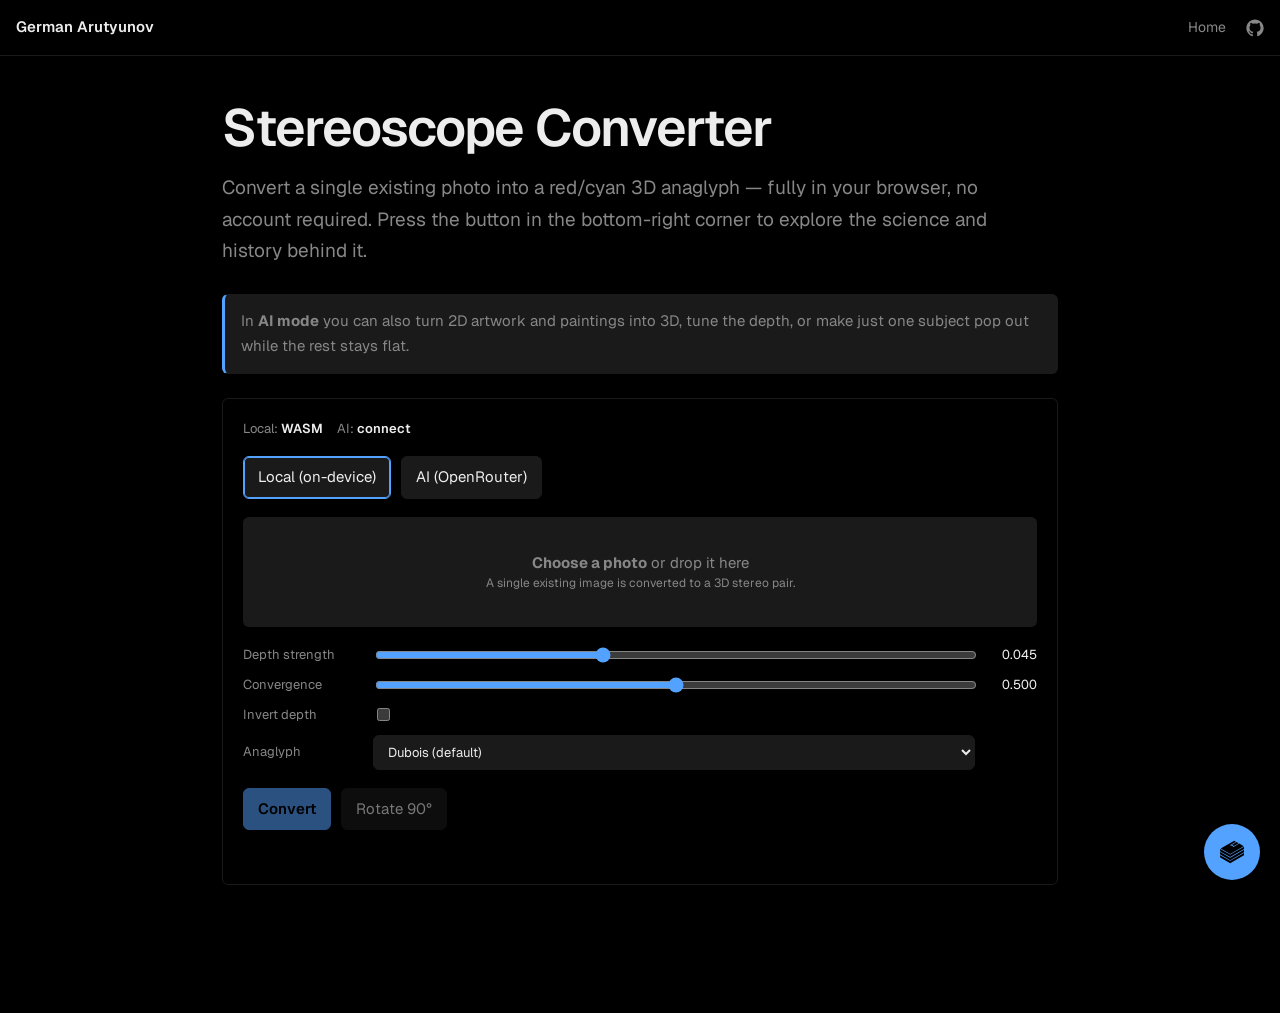
==== commit 63144516: "Pivot: converter-first page with history in a curtain Restructure so the converter is the primary co" ====
--- a/index.html
+++ b/index.html
@@ -3,8 +3,11 @@
 <head>
   <meta charset="utf-8" />
   <meta name="viewport" content="width=device-width, initial-scale=1" />
-  <title>Stereoscopy — Museo Ruso de Málaga</title>
-  <meta name="description" content="The history and science of stereoscopy — and a converter that turns a single photo into a red/cyan 3D anaglyph, entirely in your browser." />
+  <title>Stereoscope Converter — turn a photo into 3D</title>
+  <meta name="description" content="Turn a single photo into a red/cyan 3D anaglyph, entirely in your browser. Pull the curtain for the history and science of stereoscopy." />
+
+  <link rel="icon" type="image/png" href="favicon.png" />
+  <link rel="apple-touch-icon" href="favicon.png" />
 
   <!-- Fonts: same families as garutyunov.com (Geist / Geist Mono / Fira Mono). -->
   <link rel="preconnect" href="https://fonts.googleapis.com" />
@@ -24,6 +27,25 @@
 <body>
   <a class="skip-link" href="#converter-section">Skip to the converter</a>
 
+  <!-- Sticky site header — matches garutyunov.com layout (brand + Home + source). -->
+  <header class="site-header">
+    <a class="brand" href="https://garutyunov.com">German Arutyunov</a>
+    <nav class="site-nav">
+      <a href="https://garutyunov.com">Home</a>
+      <a
+        href="https://github.com/gaarutyunov/stereoscope"
+        target="_blank"
+        rel="noreferrer noopener"
+        aria-label="Source on GitHub"
+        title="Source on GitHub"
+      >
+        <svg viewBox="0 0 24 24" fill="currentColor" aria-hidden="true">
+          <path d="M12 .5C5.65.5.5 5.65.5 12c0 5.08 3.29 9.39 7.86 10.91.58.11.79-.25.79-.56 0-.28-.01-1.02-.02-2-3.2.7-3.87-1.54-3.87-1.54-.52-1.32-1.27-1.67-1.27-1.67-1.04-.71.08-.7.08-.7 1.15.08 1.76 1.18 1.76 1.18 1.02 1.75 2.69 1.25 3.35.95.1-.74.4-1.25.73-1.54-2.55-.29-5.24-1.28-5.24-5.69 0-1.26.45-2.29 1.18-3.1-.12-.29-.51-1.46.11-3.05 0 0 .97-.31 3.18 1.18a11.05 11.05 0 0 1 5.79 0c2.21-1.49 3.18-1.18 3.18-1.18.62 1.59.23 2.76.11 3.05.74.81 1.18 1.84 1.18 3.1 0 4.42-2.69 5.39-5.25 5.68.41.35.78 1.05.78 2.12 0 1.53-.01 2.77-.01 3.15 0 .31.21.68.8.56C20.21 21.39 23.5 17.08 23.5 12 23.5 5.65 18.35.5 12 .5Z"/>
+        </svg>
+      </a>
+    </nav>
+  </header>
+
   <!-- The renderer (landing.js) builds the whole page from content.js into this
        container, then mounts the converter through its public API. -->
   <main class="page" id="page"></main>
--- a/landing.css
+++ b/landing.css
@@ -1,9 +1,11 @@
-/* Landing-page layout (CONTENT.md §3). Page-level structure only — it consumes
- * the theme tokens (theme-<name>.css) and never styles converter internals.
+/* Page layout (CONTENT.md §3). Page-level structure only — it consumes the theme
+ * tokens (theme-<name>.css) and never styles converter internals.
  *
- * The converter renders inside its own Shadow DOM, so these global rules do not
- * leak into it (CONTENT.md §2). We forward only --accent and --radius to the
- * converter host (#converter), the sole styling coupling permitted (§5).
+ * Pivot layout: the converter owns the primary page; the lecture/exhibition
+ * material lives in a right-side CURTAIN opened by a fixed bottom-right action
+ * button. The converter renders inside its own Shadow DOM, so these global rules
+ * do not leak into it (CONTENT.md §2). We forward only --accent and --radius to
+ * the converter host (#converter), the sole styling coupling permitted (§5).
  */
 
 * { box-sizing: border-box; }
@@ -45,106 +47,66 @@
 }
 .skip-link:focus { left: 0; }
 
-/* ---- Hero (§3.1) -------------------------------------------------------- */
-
-.hero {
-  padding: 72px 0 56px;
+/* ---- Sticky site header (brand + Home + source) ------------------------- */
+/* Matches garutyunov.com layout. Sits below the curtain system in the stack
+ * (toggle 40 / backdrop 45 / curtain 50) so the curtain covers it when open. */
+
+.site-header {
+  position: sticky;
+  top: 0;
+  z-index: 30;
+  display: flex;
+  align-items: center;
+  justify-content: space-between;
+  gap: 16px;
+  height: 56px;
+  padding: 0 max(16px, env(safe-area-inset-left)) 0 max(16px, env(safe-area-inset-right));
+  background: var(--bg);
   border-bottom: 1px solid var(--border);
 }
-.hero .eyebrow {
-  font-family: var(--font-mono);
-  text-transform: uppercase;
-  letter-spacing: 0.02em;
-  font-weight: 500;
-  font-size: 13px;
-  color: var(--muted);
-  margin: 0 0 18px;
-}
-.hero h1 {
+.site-header .brand {
+  font-size: 15px;
+  font-weight: 600;
+  color: var(--fg);
+  text-decoration: none;
+  transition: color 0.15s ease;
+}
+.site-header .brand:hover { color: var(--muted); }
+.site-nav { display: flex; align-items: center; gap: 20px; }
+.site-nav a {
+  font-size: 14px;
+  color: var(--muted);
+  text-decoration: none;
+  display: inline-flex;
+  align-items: center;
+  transition: color 0.15s ease;
+}
+.site-nav a:hover { color: var(--fg); }
+.site-nav svg { width: 18px; height: 18px; display: block; }
+
+/* ---- Primary header: the converter is the headline (§3.2) --------------- */
+
+.app-header {
+  padding: 44px 0 28px;
+}
+.app-header h1 {
   font-family: var(--font-display);
   font-weight: 600;
-  font-size: clamp(40px, 8vw, 68px);
-  line-height: 1.05;
+  font-size: clamp(34px, 6vw, 52px);
+  line-height: 1.08;
   letter-spacing: -0.02em;
   margin: 0;
 }
-.hero .subtitle {
-  font-family: var(--font-display);
-  font-size: clamp(19px, 3.2vw, 25px);
-  color: var(--fg);
-  margin: 10px 0 0;
-}
-.hero .hook {
-  max-width: 60ch;
+.app-intro {
+  max-width: 62ch;
   color: var(--muted);
   font-size: 19px;
-  margin: 22px 0 32px;
-}
-
-.cta {
-  display: inline-block;
-  background: var(--accent);
-  color: var(--accent-contrast);
-  font-weight: 600;
-  text-decoration: none;
-  padding: 13px 24px;
-  border-radius: var(--radius);
-  transition: filter 0.15s ease, transform 0.15s ease;
-}
-.cta:hover { filter: brightness(1.08); }
-.cta:active { transform: translateY(1px); }
-.cta:focus-visible { outline: 2px solid var(--fg); outline-offset: 3px; }
-
-/* ---- Generic section --------------------------------------------------- */
-
-section { padding: 56px 0; border-bottom: 1px solid var(--border); }
-section:last-of-type { border-bottom: 0; }
-
-section > h2 {
-  font-family: var(--font-display);
-  font-weight: 600;
-  font-size: clamp(26px, 4.5vw, 36px);
-  line-height: 1.15;
-  letter-spacing: -0.02em;
-  margin: 0 0 8px;
-}
-.section-intro { color: var(--muted); max-width: 62ch; margin: 0 0 24px; }
+  margin: 16px 0 0;
+}
 
 /* ---- Converter section (§3.2) ------------------------------------------ */
 
-.steps {
-  margin: 0 0 22px;
-  padding: 0;
-  list-style: none;
-  counter-reset: step;
-  display: grid;
-  gap: 12px;
-  max-width: 62ch;
-}
-.steps li {
-  counter-increment: step;
-  position: relative;
-  padding-left: 44px;
-  min-height: 30px;
-  display: flex;
-  align-items: center;
-}
-.steps li::before {
-  content: counter(step);
-  position: absolute;
-  left: 0;
-  top: 0;
-  width: 30px;
-  height: 30px;
-  border-radius: 50%;
-  background: var(--bg-elev);
-  border: 1px solid var(--border);
-  color: var(--accent);
-  font-weight: 700;
-  display: grid;
-  place-items: center;
-  font-size: 14px;
-}
+.converter-section { padding: 0 0 32px; }
 
 /* The converter host. Only --accent and --radius are forwarded (CONTENT.md §5).
  * Those inherit from :root automatically. The converter ALSO happens to read
@@ -163,7 +125,7 @@
 }
 
 .converter-note {
-  margin: 18px 0 0;
+  margin: 0 0 24px;
   padding: 14px 16px;
   background: var(--bg-elev);
   border: 1px solid var(--border);
@@ -173,15 +135,138 @@
   color: var(--muted);
 }
 
+/* ---- Action button: bottom-right corner -------------------------------- */
+
+.curtain-toggle {
+  position: fixed;
+  right: max(20px, env(safe-area-inset-right));
+  bottom: max(20px, env(safe-area-inset-bottom));
+  z-index: 40;
+  display: inline-flex;
+  align-items: center;
+  justify-content: center;
+  width: 56px;
+  height: 56px;
+  padding: 0;
+  background: var(--accent);
+  color: var(--accent-contrast);
+  border: 0;
+  border-radius: 50%;
+  box-shadow: 0 8px 24px rgba(0, 0, 0, 0.35);
+  cursor: pointer;
+  transition: filter 0.15s ease, transform 0.15s ease;
+}
+.curtain-toggle:hover { filter: brightness(1.08); }
+.curtain-toggle:active { transform: translateY(1px); }
+.curtain-toggle:focus-visible { outline: 2px solid var(--fg); outline-offset: 3px; }
+.curtain-toggle-icon { flex: none; }
+
+/* Hide the button while the curtain is open (the curtain has its own close). */
+body.curtain-open .curtain-toggle {
+  opacity: 0;
+  pointer-events: none;
+  transform: translateY(8px);
+}
+
+/* ---- Curtain (right-side drawer) --------------------------------------- */
+
+.curtain-backdrop {
+  position: fixed;
+  inset: 0;
+  z-index: 45;
+  background: rgba(0, 0, 0, 0.5);
+  opacity: 0;
+  transition: opacity 0.3s ease;
+}
+.curtain-backdrop.is-open { opacity: 1; }
+
+.curtain {
+  position: fixed;
+  top: 0;
+  right: 0;
+  z-index: 50;
+  width: min(560px, 100%);
+  height: 100%;
+  background: var(--bg);
+  border-left: 1px solid var(--border);
+  box-shadow: -16px 0 40px rgba(0, 0, 0, 0.4);
+  display: flex;
+  flex-direction: column;
+  transform: translateX(100%);
+  transition: transform 0.32s cubic-bezier(0.4, 0, 0.2, 1);
+  visibility: hidden;
+}
+.curtain.is-open {
+  transform: translateX(0);
+  visibility: visible;
+}
+
+.curtain-head {
+  flex: none;
+  display: flex;
+  align-items: center;
+  justify-content: space-between;
+  gap: 16px;
+  padding: 18px 22px;
+  border-bottom: 1px solid var(--border);
+  background: var(--bg);
+}
+.curtain-heading {
+  margin: 0;
+  font-family: var(--font-display);
+  font-weight: 600;
+  font-size: 19px;
+  letter-spacing: -0.01em;
+  color: var(--fg);
+}
+.curtain-close {
+  flex: none;
+  width: 38px;
+  height: 38px;
+  border: 1px solid var(--border);
+  border-radius: 50%;
+  background: var(--bg-elev);
+  color: var(--fg);
+  font-size: 22px;
+  line-height: 1;
+  cursor: pointer;
+  transition: border-color 0.15s ease, background 0.15s ease;
+}
+.curtain-close:hover { border-color: var(--accent); }
+.curtain-close:focus-visible { outline: 2px solid var(--accent); outline-offset: 2px; }
+
+.curtain-body {
+  flex: 1;
+  overflow-y: auto;
+  overscroll-behavior: contain;
+  padding: 0 22px 56px;
+}
+
+/* ---- Curtain sections -------------------------------------------------- */
+
+.curtain-body section { padding: 36px 0; border-bottom: 1px solid var(--border); }
+.curtain-body footer { padding: 36px 0 0; color: var(--muted); font-size: 15px; }
+
+.curtain-body section > h3,
+.curtain-body footer > h3 {
+  font-family: var(--font-display);
+  font-weight: 600;
+  font-size: clamp(22px, 4vw, 28px);
+  line-height: 1.15;
+  letter-spacing: -0.02em;
+  margin: 0 0 8px;
+}
+.curtain-body footer > h3 { font-size: 20px; color: var(--fg); }
+
 /* ---- History & science (§3.3 / §4) ------------------------------------- */
 
-.history > h2 { margin-bottom: 28px; }
-
-.history-entry { padding: 26px 0; border-top: 1px solid var(--border); }
+.history > h3 { margin-bottom: 22px; }
+
+.history-entry { padding: 24px 0; border-top: 1px solid var(--border); }
 .history-entry:first-of-type { border-top: 0; padding-top: 0; }
-.history-entry h3 {
+.history-entry h4 {
   font-family: var(--font-display);
-  font-size: 23px;
+  font-size: 21px;
   line-height: 1.25;
   margin: 0 0 10px;
 }
@@ -224,10 +309,8 @@
 }
 .credits .v { font-weight: 600; }
 
-/* ---- Footer (§3.5) ----------------------------------------------------- */
-
-footer { padding: 48px 0 0; color: var(--muted); font-size: 15px; }
-footer h2 { font-family: var(--font-display); font-size: 20px; margin: 0 0 16px; color: var(--fg); }
+/* ---- Footer / references (§3.5) ---------------------------------------- */
+
 .references { margin: 0 0 28px; padding-left: 22px; display: grid; gap: 10px; }
 .references li { line-height: 1.5; }
 .references a { word-break: break-word; }
